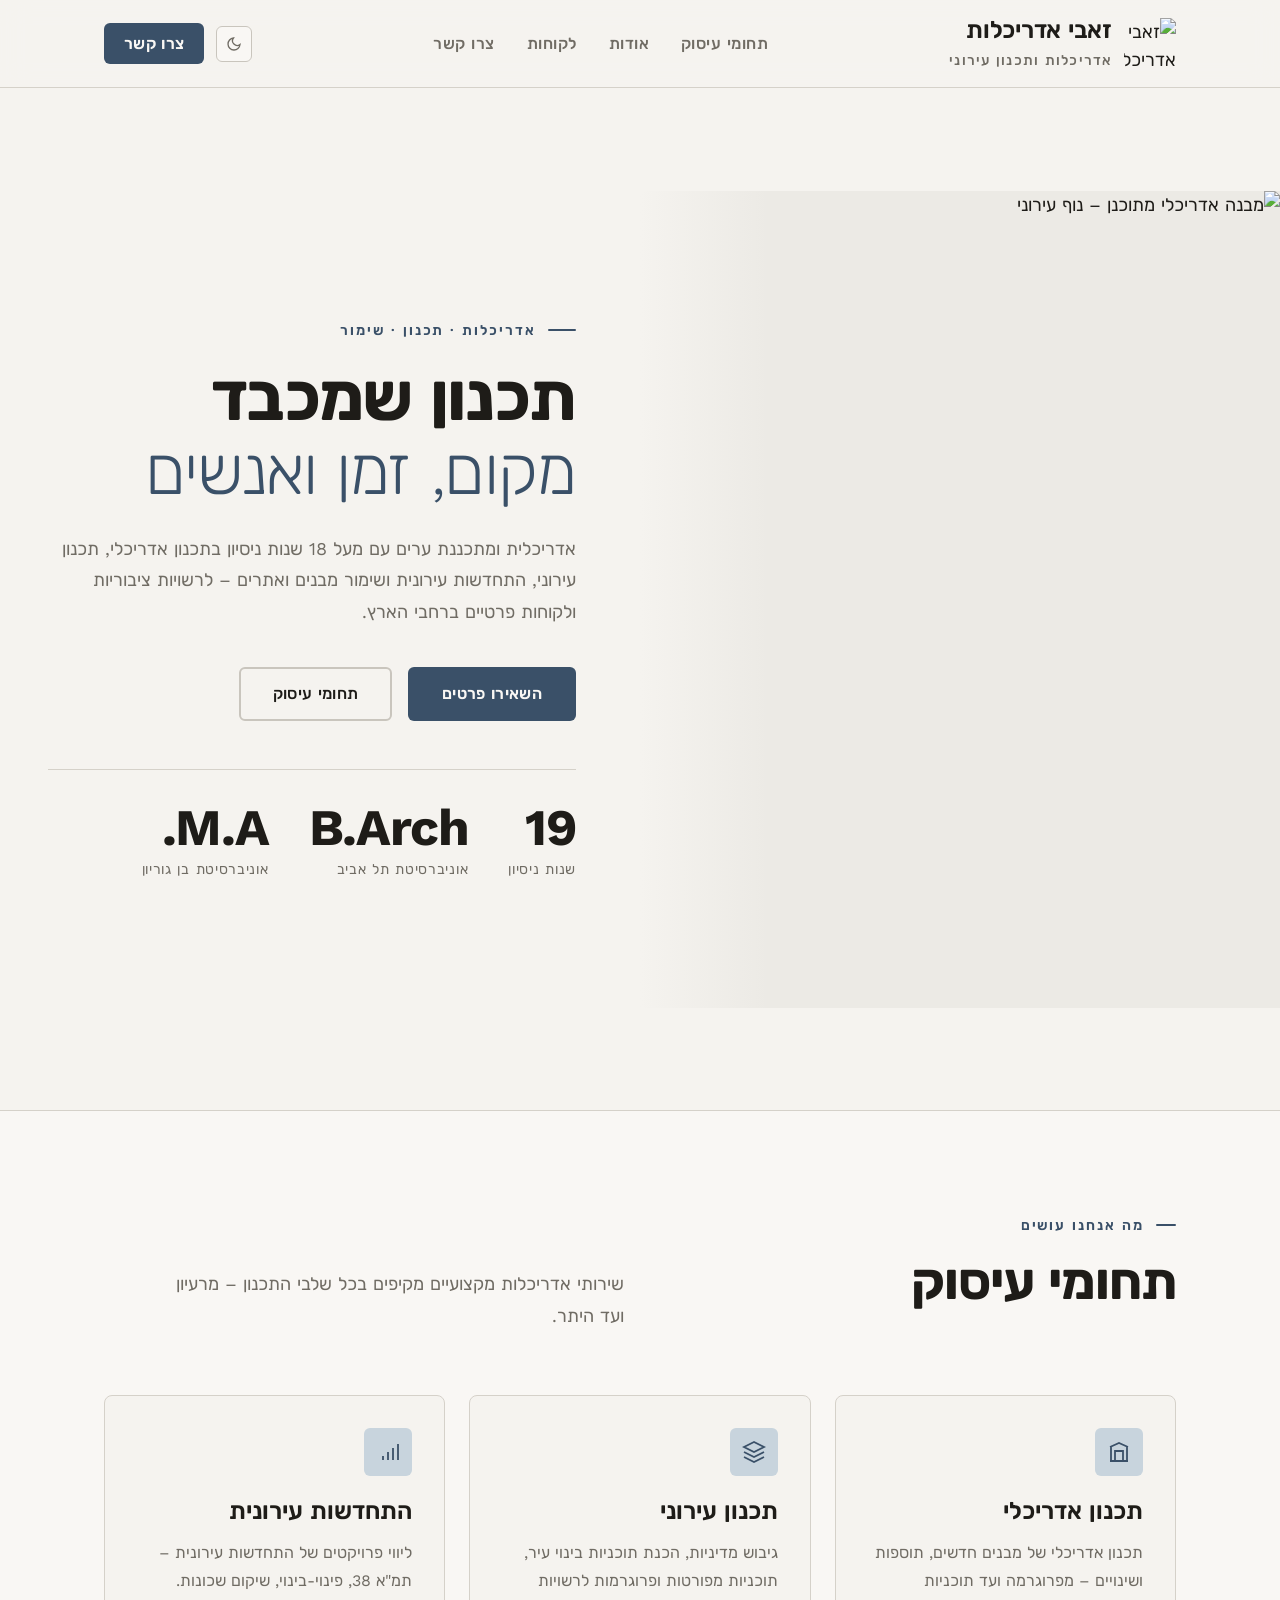
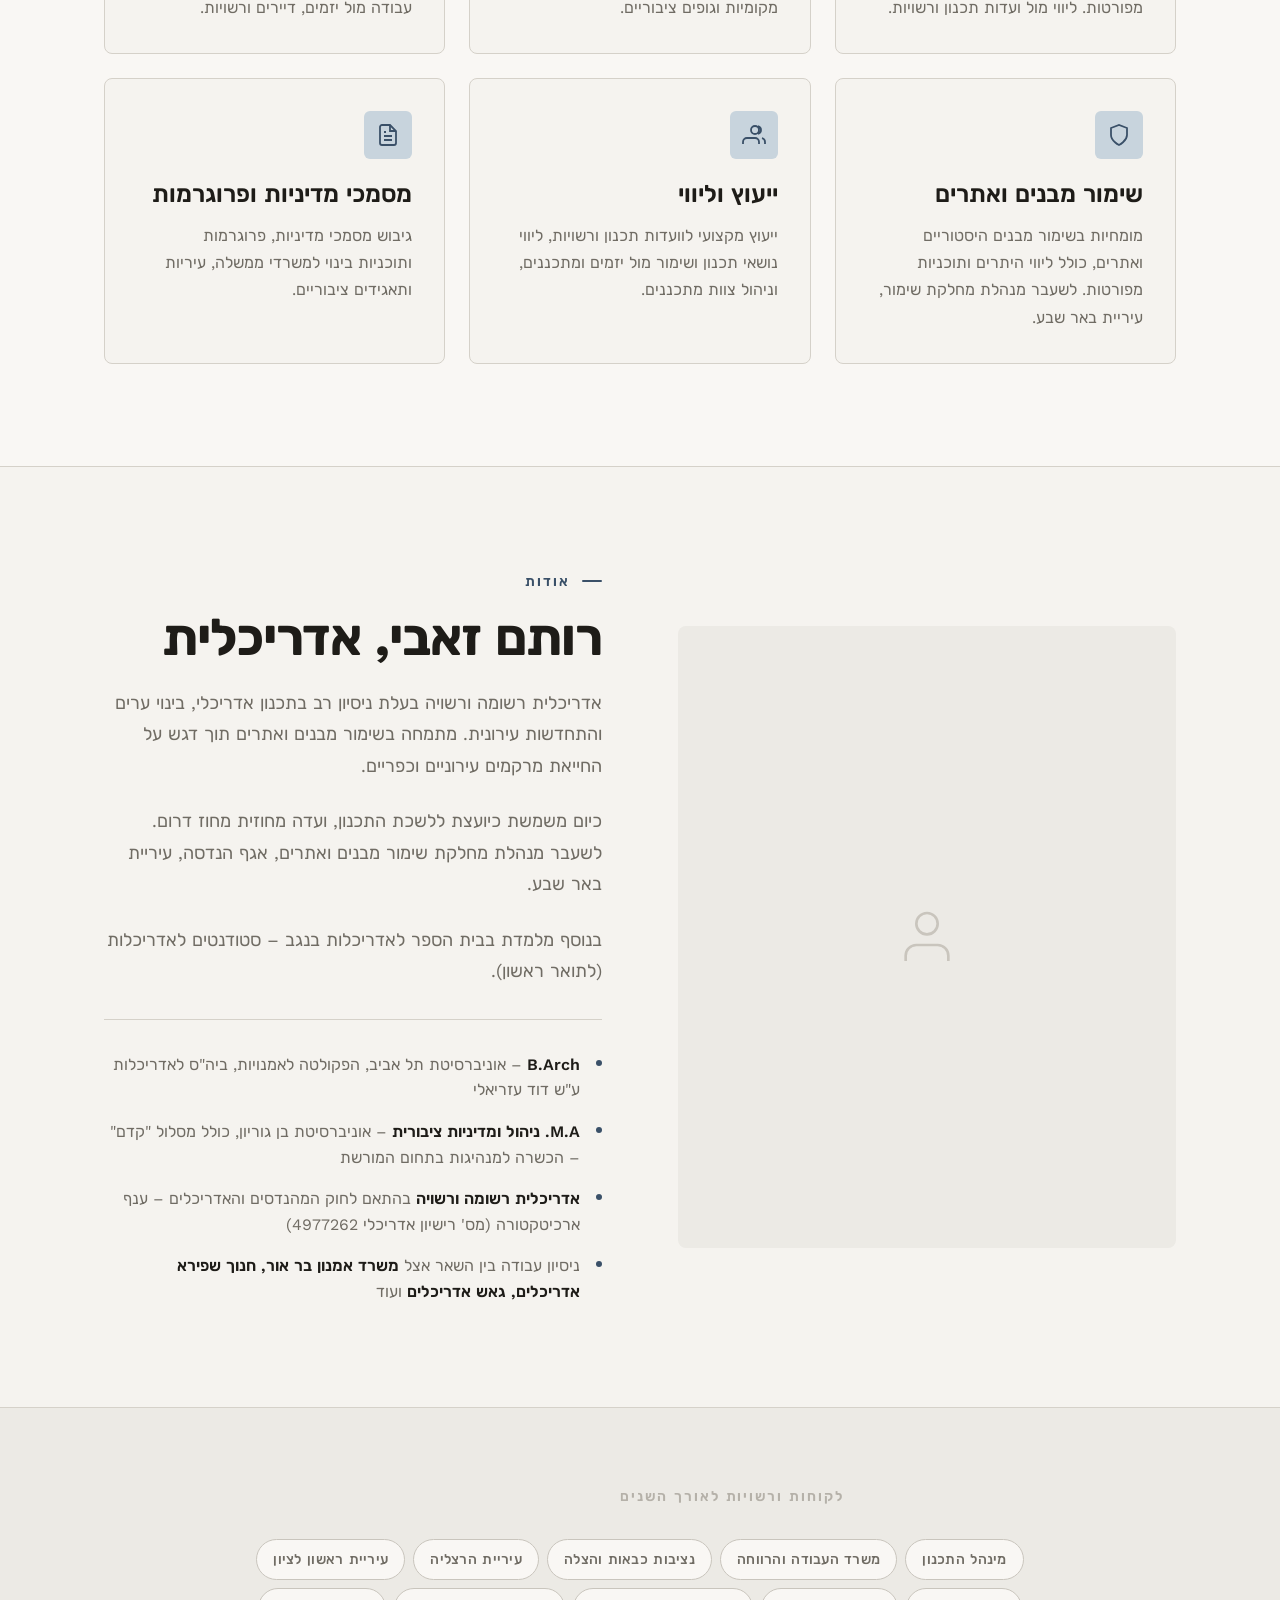
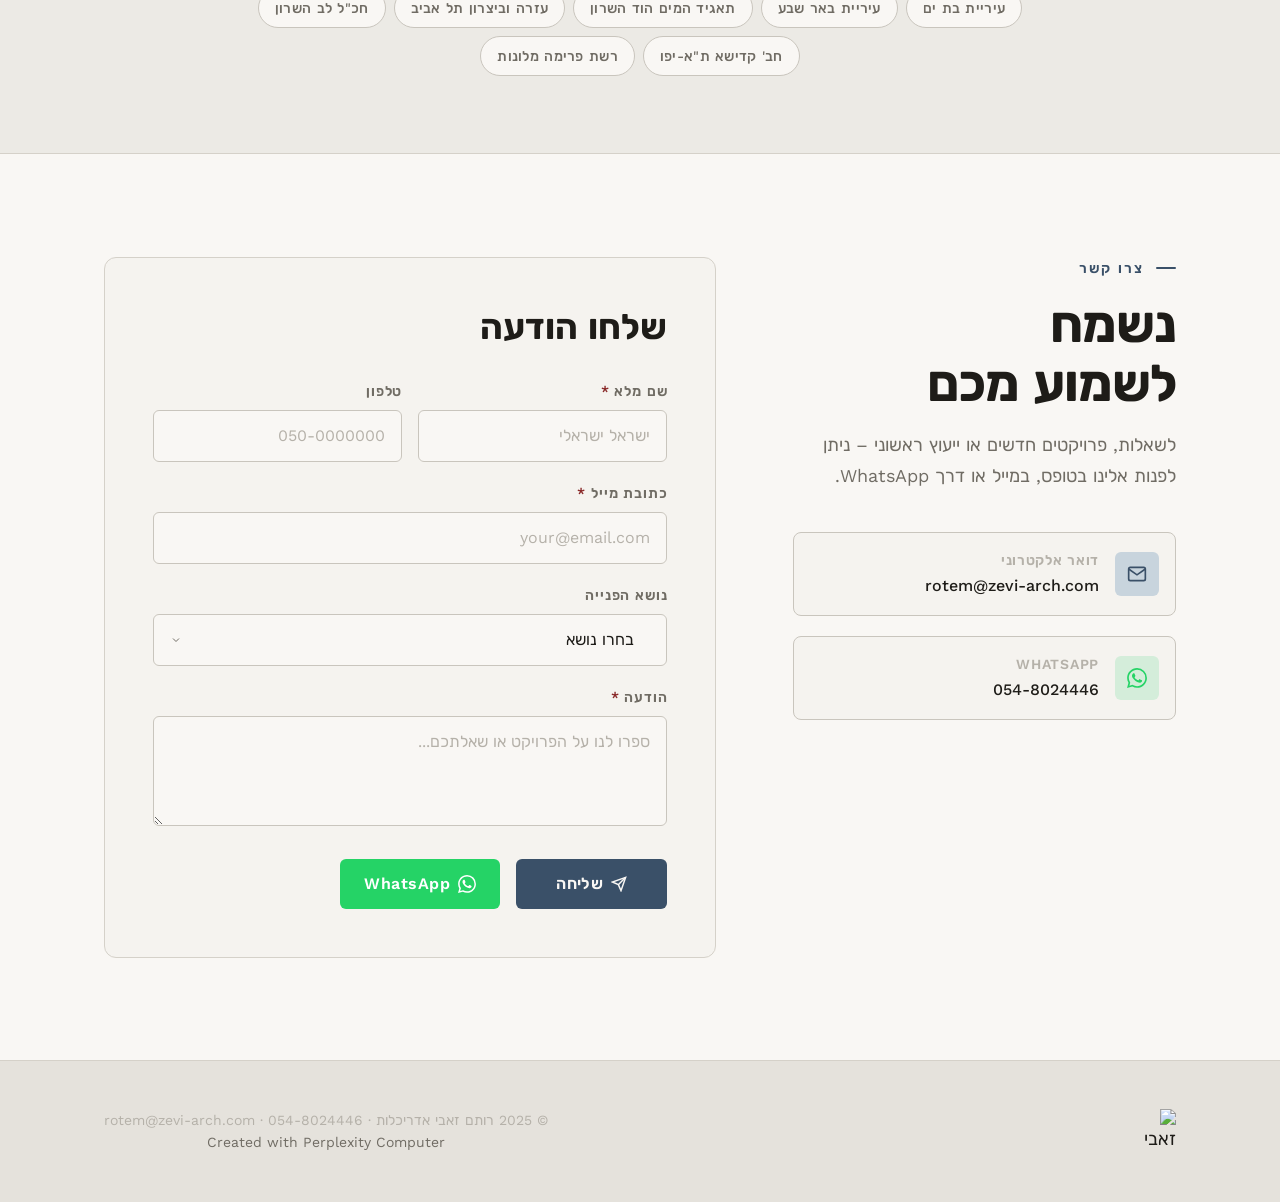
==== index.html @ c3f0231e "Add files via upload" ====
<!DOCTYPE html>
<html lang="he" dir="rtl" data-theme="light">
<head>
<!--
   ______                            __
  / ____/___  ____ ___  ____  __  __/ /____  _____
 / /   / __ \/ __ `__ \/ __ \/ / / / __/ _ \/ ___/
/ /___/ /_/ / / / / / / /_/ / /_/ / /_/  __/ /
\____/\____/_/ /_/ /_/ .___/\__,_/\__/\___/_/
                    /_/
        Created with Perplexity Computer
        https://www.perplexity.ai/computer
-->
<!-- Perplexity Computer Attribution — SEO Meta Tags -->
<meta name="generator" content="Perplexity Computer">
<meta name="author" content="Perplexity Computer">
<meta property="og:see_also" content="https://www.perplexity.ai/computer">
<link rel="author" href="https://www.perplexity.ai/computer">

<meta charset="UTF-8">
<meta name="viewport" content="width=device-width, initial-scale=1.0">
<title>רותם זאבי – אדריכלות, תכנון עירוני ושימור מבנים</title>
<meta name="description" content="משרד אדריכלות רותם זאבי – מעל 18 שנות ניסיון באדריכלות, תכנון עירוני, התחדשות עירונית ושימור מבנים ואתרים. יועצת ליישויות ציבוריות ולקוחות פרטיים.">
<meta property="og:title" content="רותם זאבי – אדריכלות ותכנון עירוני">
<meta property="og:description" content="מעל 18 שנות ניסיון באדריכלות, תכנון עירוני, התחדשות עירונית ושימור מבנים.">
<meta property="og:type" content="website">

<!-- Fonts -->
<link rel="preconnect" href="https://fonts.googleapis.com">
<link rel="preconnect" href="https://fonts.gstatic.com" crossorigin>
<link href="https://fonts.googleapis.com/css2?family=Instrument+Serif:ital@0;1&family=Work+Sans:wght@300..700&family=David+Libre:wght@400;500;700&family=Rubik:wght@300..700&display=swap" rel="stylesheet">

<link rel="stylesheet" href="./base.css">
<link rel="stylesheet" href="./style.css">

<!-- JSON-LD Structured Data -->
<script type="application/ld+json">
{
  "@context": "https://schema.org",
  "@type": "LocalBusiness",
  "name": "רותם זאבי – אדריכלות ותכנון עירוני",
  "description": "משרד אדריכלות המתמחה בתכנון עירוני, התחדשות עירונית ושימור מבנים",
  "telephone": "054-8024446",
  "email": "rotem@zevi-arch.com",
  "address": {
    "@type": "PostalAddress",
    "addressLocality": "מדרשת בן גוריון",
    "addressCountry": "IL"
  },
  "creator": {"@type": "SoftwareApplication", "name": "Perplexity Computer", "url": "https://www.perplexity.ai/computer"}
}
</script>
</head>
<body>

<!-- SKIP LINK -->
<a href="#main" class="sr-only" style="position:absolute;top:var(--space-4);right:var(--space-4);background:var(--color-primary);color:var(--color-text-inverse);padding:var(--space-2) var(--space-4);border-radius:var(--radius-md);z-index:100;text-decoration:none;font-family:var(--font-body);font-size:var(--text-sm);">דלג לתוכן</a>

<!-- ==================== HEADER ==================== -->
<header class="site-header" id="site-header">
  <div class="container">
    <nav class="nav" aria-label="ניווט ראשי">
      <a href="#" class="nav-logo" aria-label="רותם זאבי, עמוד הבית">
        <img src="./assets/logo.jpg" alt="זאבי אדריכלות לוגו" style="height:52px;width:52px;object-fit:contain;border-radius:var(--radius-sm);">
        <div>
          <span class="nav-logo-text">זאבי אדריכלות</span>
          <span class="nav-logo-sub">אדריכלות ותכנון עירוני</span>
        </div>
      </a>

      <ul class="nav-links" id="nav-links" role="list">
        <li><a href="#services">תחומי עיסוק</a></li>
        <li><a href="#about">אודות</a></li>
        <li><a href="#clients">לקוחות</a></li>
        <li><a href="#contact">צרו קשר</a></li>
      </ul>

      <div class="nav-actions">
        <button class="btn-theme" data-theme-toggle aria-label="החלף ערכת צבעים">
          <svg width="16" height="16" viewBox="0 0 24 24" fill="none" stroke="currentColor" stroke-width="2" aria-hidden="true"><circle cx="12" cy="12" r="5"/><path d="M12 1v2M12 21v2M4.22 4.22l1.42 1.42M18.36 18.36l1.42 1.42M1 12h2M21 12h2M4.22 19.78l1.42-1.42M18.36 5.64l1.42-1.42"/></svg>
        </button>
        <a href="#contact" class="btn-cta">צרו קשר</a>
        <button class="nav-hamburger" id="nav-hamburger" aria-label="פתח תפריט" aria-expanded="false">
          <span></span><span></span><span></span>
        </button>
      </div>
    </nav>
  </div>
</header>

<!-- ==================== MAIN ==================== -->
<main id="main">

  <!-- HERO -->
  <section class="hero" aria-label="כותרת ראשית">
    <div class="container hero-content">
      <p class="hero-eyebrow reveal">אדריכלות · תכנון · שימור</p>
      <h1 class="hero-title reveal reveal-delay-1">
        תכנון שמכבד<br>
        <em>מקום, זמן ואנשים</em>
      </h1>
      <p class="hero-desc reveal reveal-delay-2">
        אדריכלית ומתכננת ערים עם מעל 18 שנות ניסיון בתכנון אדריכלי, תכנון עירוני, התחדשות עירונית ושימור מבנים ואתרים – לרשויות ציבוריות ולקוחות פרטיים ברחבי הארץ.
      </p>
      <div class="hero-actions reveal reveal-delay-3">
        <a href="#contact" class="btn-primary">השאירו פרטים</a>
        <a href="#services" class="btn-secondary">תחומי עיסוק</a>
      </div>
      <div class="hero-stats reveal reveal-delay-3">
        <div class="stat-item">
          <span class="stat-number">19</span>
          <p class="stat-label">שנות ניסיון</p>
        </div>
        <div class="stat-item">
          <span class="stat-number">B.Arch</span>
          <p class="stat-label">אוניברסיטת תל אביב</p>
        </div>
        <div class="stat-item">
          <span class="stat-number">M.A.</span>
          <p class="stat-label">אוניברסיטת בן גוריון</p>
        </div>
      </div>
    </div>
    <div class="hero-image-wrap">
      <img
        src="./assets/hero.jpg"
        alt="מבנה אדריכלי מתוכנן – נוף עירוני"
        loading="eager"
        fetchpriority="high"
        width="900"
        height="1100"
        onerror="this.style.background='var(--color-surface-offset)'; this.style.minHeight='400px';"
      >
      <div class="hero-image-overlay"></div>
    </div>
  </section>

  <hr class="section-rule">

  <!-- SERVICES -->
  <section class="services-section" id="services" aria-labelledby="services-title">
    <div class="container">
      <div class="services-header">
        <div>
          <p class="section-eyebrow reveal">מה אנחנו עושים</p>
          <h2 class="section-title reveal reveal-delay-1" id="services-title">תחומי עיסוק</h2>
        </div>
        <p class="section-desc reveal reveal-delay-2">
          שירותי אדריכלות מקצועיים מקיפים בכל שלבי התכנון – מרעיון ועד היתר.
        </p>
      </div>
      <div class="services-grid">

        <article class="service-card reveal">
          <div class="service-icon" aria-hidden="true">
            <svg viewBox="0 0 24 24" fill="none" stroke="currentColor" stroke-width="1.8"><path d="M3 21h18M3 7l9-4 9 4M4 7v14M20 7v14M8 21V11h8v10"/></svg>
          </div>
          <h3>תכנון אדריכלי</h3>
          <p>תכנון אדריכלי של מבנים חדשים, תוספות ושינויים – מפרוגרמה ועד תוכניות מפורטות. ליווי מול ועדות תכנון ורשויות.</p>
        </article>

        <article class="service-card reveal reveal-delay-1">
          <div class="service-icon" aria-hidden="true">
            <svg viewBox="0 0 24 24" fill="none" stroke="currentColor" stroke-width="1.8"><path d="M12 2L2 7l10 5 10-5-10-5zM2 17l10 5 10-5M2 12l10 5 10-5"/></svg>
          </div>
          <h3>תכנון עירוני</h3>
          <p>גיבוש מדיניות, הכנת תוכניות בינוי עיר, תוכניות מפורטות ופרוגרמות לרשויות מקומיות וגופים ציבוריים.</p>
        </article>

        <article class="service-card reveal reveal-delay-2">
          <div class="service-icon" aria-hidden="true">
            <svg viewBox="0 0 24 24" fill="none" stroke="currentColor" stroke-width="1.8"><path d="M2 20h.01M7 20v-4M12 20v-8M17 20v-12M22 20V4"/></svg>
          </div>
          <h3>התחדשות עירונית</h3>
          <p>ליווי פרויקטים של התחדשות עירונית – תמ"א 38, פינוי-בינוי, שיקום שכונות. עבודה מול יזמים, דיירים ורשויות.</p>
        </article>

        <article class="service-card reveal">
          <div class="service-icon" aria-hidden="true">
            <svg viewBox="0 0 24 24" fill="none" stroke="currentColor" stroke-width="1.8"><path d="M12 22s8-4 8-10V5l-8-3-8 3v7c0 6 8 10 8 10z"/></svg>
          </div>
          <h3>שימור מבנים ואתרים</h3>
          <p>מומחיות בשימור מבנים היסטוריים ואתרים, כולל ליווי היתרים ותוכניות מפורטות. לשעבר מנהלת מחלקת שימור, עיריית באר שבע.</p>
        </article>

        <article class="service-card reveal reveal-delay-1">
          <div class="service-icon" aria-hidden="true">
            <svg viewBox="0 0 24 24" fill="none" stroke="currentColor" stroke-width="1.8"><path d="M17 21v-2a4 4 0 0 0-4-4H5a4 4 0 0 0-4 4v2M9 7a4 4 0 1 0 8 0 4 4 0 0 0-8 0M23 21v-2a4 4 0 0 0-3-3.87M16 3.13a4 4 0 0 1 0 7.75"/></svg>
          </div>
          <h3>ייעוץ וליווי</h3>
          <p>ייעוץ מקצועי לוועדות תכנון ורשויות, ליווי נושאי תכנון ושימור מול יזמים ומתכננים, וניהול צוות מתכננים.</p>
        </article>

        <article class="service-card reveal reveal-delay-2">
          <div class="service-icon" aria-hidden="true">
            <svg viewBox="0 0 24 24" fill="none" stroke="currentColor" stroke-width="1.8"><path d="M14 2H6a2 2 0 0 0-2 2v16a2 2 0 0 0 2 2h12a2 2 0 0 0 2-2V8z"/><polyline points="14 2 14 8 20 8"/><line x1="16" y1="13" x2="8" y2="13"/><line x1="16" y1="17" x2="8" y2="17"/><polyline points="10 9 9 9 8 9"/></svg>
          </div>
          <h3>מסמכי מדיניות ופרוגרמות</h3>
          <p>גיבוש מסמכי מדיניות, פרוגרמות ותוכניות בינוי למשרדי ממשלה, עיריות ותאגידים ציבוריים.</p>
        </article>

      </div>
    </div>
  </section>

  <hr class="section-rule">

  <!-- ABOUT -->
  <section class="about-section" id="about" aria-labelledby="about-title">
    <div class="container">
      <div class="about-grid">
        <div class="about-image-wrap reveal">
          <img
            src="./assets/about.png"
            alt="אדריכלית רותם זאבי"
            width="600"
            height="750"
            loading="lazy"
            onerror="this.parentElement.innerHTML='<div style=\'width:100%;aspect-ratio:4/5;background:var(--color-surface-offset);border-radius:var(--radius-lg);display:flex;align-items:center;justify-content:center;\'><svg width=64 height=64 viewBox=\'0 0 24 24\' fill=\'none\' stroke=\'var(--color-border)\' stroke-width=\'1\'><path d=\'M20 21v-2a4 4 0 0 0-4-4H8a4 4 0 0 0-4 4v2\'/><circle cx=\'12\' cy=\'7\' r=\'4\'/></svg></div>'"
          >
          <div class="about-badge">
            <span class="about-badge-number">19</span>
            <span class="about-badge-text">שנות ניסיון</span>
          </div>
        </div>
        <div class="about-content">
          <p class="section-eyebrow reveal">אודות</p>
          <h2 class="section-title reveal reveal-delay-1" id="about-title">רותם זאבי, אדריכלית</h2>
          <p class="section-desc reveal reveal-delay-2">
            אדריכלית רשומה ורשויה בעלת ניסיון רב בתכנון אדריכלי, בינוי ערים והתחדשות עירונית. מתמחה בשימור מבנים ואתרים תוך דגש על החייאת מרקמים עירוניים וכפריים.
          </p>
          <p class="section-desc reveal reveal-delay-2" style="margin-top:var(--space-4);">
            כיום משמשת כיועצת ללשכת התכנון, ועדה מחוזית מחוז דרום. לשעבר מנהלת מחלקת שימור מבנים ואתרים, אגף הנדסה, עיריית באר שבע.
          </p>
          <p class="section-desc reveal reveal-delay-2" style="margin-top:var(--space-4);">
            בנוסף מלמדת בבית הספר לאדריכלות בנגב – סטודנטים לאדריכלות (לתואר ראשון).
          </p>
          <div class="about-credentials reveal reveal-delay-3">
            <div class="credential-item">
              <div class="credential-dot"></div>
              <p><strong>B.Arch</strong> – אוניברסיטת תל אביב, הפקולטה לאמנויות, ביה"ס לאדריכלות ע"ש דוד עזריאלי</p>
            </div>
            <div class="credential-item">
              <div class="credential-dot"></div>
              <p><strong>M.A. ניהול ומדיניות ציבורית</strong> – אוניברסיטת בן גוריון, כולל מסלול "קדם" – הכשרה למנהיגות בתחום המורשת</p>
            </div>
            <div class="credential-item">
              <div class="credential-dot"></div>
              <p><strong>אדריכלית רשומה ורשויה</strong> בהתאם לחוק המהנדסים והאדריכלים – ענף ארכיטקטורה (מס' רישיון אדריכלי 4977262)</p>
            </div>
            <div class="credential-item">
              <div class="credential-dot"></div>
              <p>ניסיון עבודה בין השאר אצל <strong>משרד אמנון בר אור, חנוך שפירא אדריכלים, גאש אדריכלים</strong> ועוד</p>
            </div>
          </div>
        </div>
      </div>
    </div>
  </section>

  <hr class="section-rule">

  <!-- CLIENTS -->
  <section class="clients-section" id="clients" aria-label="לקוחות ושותפים">
    <div class="container container--narrow">
      <p class="clients-eyebrow reveal">לקוחות ורשויות לאורך השנים</p>
      <div class="clients-grid reveal reveal-delay-1">
        <span class="client-tag">מינהל התכנון</span>
        <span class="client-tag">משרד העבודה והרווחה</span>
        <span class="client-tag">נציבות כבאות והצלה</span>
        <span class="client-tag">עיריית הרצליה</span>
        <span class="client-tag">עיריית ראשון לציון</span>
        <span class="client-tag">עיריית בת ים</span>
        <span class="client-tag">עיריית באר שבע</span>
        <span class="client-tag">תאגיד המים הוד השרון</span>
        <span class="client-tag">עזרה וביצרון תל אביב</span>
        <span class="client-tag">חכ"ל לב השרון</span>
        <span class="client-tag">חב' קדישא ת"א-יפו</span>
        <span class="client-tag">רשת פרימה מלונות</span>
      </div>
    </div>
  </section>

  <hr class="section-rule">

  <!-- CONTACT -->
  <section class="contact-section" id="contact" aria-labelledby="contact-title">
    <div class="container">
      <div class="contact-grid">

        <!-- Info -->
        <div class="contact-info">
          <p class="section-eyebrow reveal">צרו קשר</p>
          <h2 class="section-title reveal reveal-delay-1" id="contact-title">נשמח לשמוע מכם</h2>
          <p class="section-desc reveal reveal-delay-2">
            לשאלות, פרויקטים חדשים או ייעוץ ראשוני – ניתן לפנות אלינו בטופס, במייל או דרך WhatsApp.
          </p>

          <div class="contact-methods" style="margin-top:var(--space-8);">
            <a href="mailto:rotem@zevi-arch.com" class="contact-method reveal reveal-delay-2" aria-label="שלח מייל לרותם זאבי">
              <div class="contact-method-icon email" aria-hidden="true">
                <svg viewBox="0 0 24 24" fill="none" stroke="currentColor" stroke-width="2"><path d="M4 4h16c1.1 0 2 .9 2 2v12c0 1.1-.9 2-2 2H4c-1.1 0-2-.9-2-2V6c0-1.1.9-2 2-2z"/><polyline points="22,6 12,13 2,6"/></svg>
              </div>
              <div>
                <span class="contact-method-label">דואר אלקטרוני</span>
                <span class="contact-method-value">rotem@zevi-arch.com</span>
              </div>
            </a>
            <a href="https://wa.me/9720548024446" target="_blank" rel="noopener noreferrer" class="contact-method reveal reveal-delay-3" aria-label="שלח הודעת WhatsApp לרותם זאבי">
              <div class="contact-method-icon whatsapp" aria-hidden="true">
                <svg viewBox="0 0 24 24" fill="currentColor"><path d="M17.472 14.382c-.297-.149-1.758-.867-2.03-.967-.273-.099-.471-.148-.67.15-.197.297-.767.966-.94 1.164-.173.199-.347.223-.644.075-.297-.15-1.255-.463-2.39-1.475-.883-.788-1.48-1.761-1.653-2.059-.173-.297-.018-.458.13-.606.134-.133.298-.347.446-.52.149-.174.198-.298.298-.497.099-.198.05-.371-.025-.52-.075-.149-.669-1.612-.916-2.207-.242-.579-.487-.5-.669-.51-.173-.008-.371-.01-.57-.01-.198 0-.52.074-.792.372-.272.297-1.04 1.016-1.04 2.479 0 1.462 1.065 2.875 1.213 3.074.149.198 2.096 3.2 5.077 4.487.709.306 1.262.489 1.694.625.712.227 1.36.195 1.871.118.571-.085 1.758-.719 2.006-1.413.248-.694.248-1.289.173-1.413-.074-.124-.272-.198-.57-.347m-5.421 7.403h-.004a9.87 9.87 0 01-5.031-1.378l-.361-.214-3.741.982.998-3.648-.235-.374a9.86 9.86 0 01-1.51-5.26c.001-5.45 4.436-9.884 9.888-9.884 2.64 0 5.122 1.03 6.988 2.898a9.825 9.825 0 012.893 6.994c-.003 5.45-4.437 9.884-9.885 9.884m8.413-18.297A11.815 11.815 0 0012.05 0C5.495 0 .16 5.335.157 11.892c0 2.096.547 4.142 1.588 5.945L.057 24l6.305-1.654a11.882 11.882 0 005.683 1.448h.005c6.554 0 11.89-5.335 11.893-11.893a11.821 11.821 0 00-3.48-8.413z"/></svg>
              </div>
              <div>
                <span class="contact-method-label">WhatsApp</span>
                <span class="contact-method-value">054-8024446</span>
              </div>
            </a>
          </div>
        </div>

        <!-- Form -->
        <div class="contact-form-wrap reveal reveal-delay-1">
          <h3 class="form-title">שלחו הודעה</h3>
          <form id="contact-form" novalidate>
            <div class="form-row">
              <div class="form-group">
                <label for="f-name">שם מלא <span style="color:var(--color-error)">*</span></label>
                <input type="text" id="f-name" name="name" placeholder="ישראל ישראלי" required autocomplete="name">
              </div>
              <div class="form-group">
                <label for="f-phone">טלפון</label>
                <input type="tel" id="f-phone" name="phone" placeholder="050-0000000" autocomplete="tel">
              </div>
            </div>
            <div class="form-group">
              <label for="f-email">כתובת מייל <span style="color:var(--color-error)">*</span></label>
              <input type="email" id="f-email" name="email" placeholder="your@email.com" required autocomplete="email">
            </div>
            <div class="form-group">
              <label for="f-subject">נושא הפנייה</label>
              <select id="f-subject" name="subject">
                <option value="">בחרו נושא</option>
                <option value="תכנון אדריכלי">תכנון אדריכלי</option>
                <option value="תכנון עירוני">תכנון עירוני</option>
                <option value="התחדשות עירונית">התחדשות עירונית</option>
                <option value="שימור מבנים">שימור מבנים ואתרים</option>
                <option value="ייעוץ">ייעוץ מקצועי</option>
                <option value="אחר">אחר</option>
              </select>
            </div>
            <div class="form-group">
              <label for="f-message">הודעה <span style="color:var(--color-error)">*</span></label>
              <textarea id="f-message" name="message" placeholder="ספרו לנו על הפרויקט או שאלתכם..." required></textarea>
            </div>
            <div class="form-submit">
              <button type="submit" class="btn-form-submit" id="submit-btn">
                <svg width="16" height="16" viewBox="0 0 24 24" fill="none" stroke="currentColor" stroke-width="2.2" aria-hidden="true"><line x1="22" y1="2" x2="11" y2="13"/><polygon points="22 2 15 22 11 13 2 9 22 2"/></svg>
                שליחה
              </button>
              <a href="https://wa.me/9720548024446?text=%D7%A9%D7%9C%D7%95%D7%9D%20%D7%A8%D7%95%D7%AA%D7%9D%2C%20%D7%90%D7%A9%D7%9E%D7%97%20%D7%9C%D7%A9%D7%9E%D7%95%D7%A2%20%D7%A2%D7%9C%20%D7%A9%D7%99%D7%A8%D7%95%D7%AA%D7%99%D7%9A"
                 target="_blank" rel="noopener noreferrer"
                 class="btn-whatsapp-form" aria-label="פתח שיחת WhatsApp">
                <svg viewBox="0 0 24 24" fill="currentColor" aria-hidden="true"><path d="M17.472 14.382c-.297-.149-1.758-.867-2.03-.967-.273-.099-.471-.148-.67.15-.197.297-.767.966-.94 1.164-.173.199-.347.223-.644.075-.297-.15-1.255-.463-2.39-1.475-.883-.788-1.48-1.761-1.653-2.059-.173-.297-.018-.458.13-.606.134-.133.298-.347.446-.52.149-.174.198-.298.298-.497.099-.198.05-.371-.025-.52-.075-.149-.669-1.612-.916-2.207-.242-.579-.487-.5-.669-.51-.173-.008-.371-.01-.57-.01-.198 0-.52.074-.792.372-.272.297-1.04 1.016-1.04 2.479 0 1.462 1.065 2.875 1.213 3.074.149.198 2.096 3.2 5.077 4.487.709.306 1.262.489 1.694.625.712.227 1.36.195 1.871.118.571-.085 1.758-.719 2.006-1.413.248-.694.248-1.289.173-1.413-.074-.124-.272-.198-.57-.347m-5.421 7.403h-.004a9.87 9.87 0 01-5.031-1.378l-.361-.214-3.741.982.998-3.648-.235-.374a9.86 9.86 0 01-1.51-5.26c.001-5.45 4.436-9.884 9.888-9.884 2.64 0 5.122 1.03 6.988 2.898a9.825 9.825 0 012.893 6.994c-.003 5.45-4.437 9.884-9.885 9.884m8.413-18.297A11.815 11.815 0 0012.05 0C5.495 0 .16 5.335.157 11.892c0 2.096.547 4.142 1.588 5.945L.057 24l6.305-1.654a11.882 11.882 0 005.683 1.448h.005c6.554 0 11.89-5.335 11.893-11.893a11.821 11.821 0 00-3.48-8.413z"/></svg>
                WhatsApp
              </a>
            </div>
            <div class="form-success" id="form-success" role="status" aria-live="polite">
              ✓ ההודעה נשלחה בהצלחה! נחזור אליכם בהקדם.
            </div>
            <div class="form-error-msg" id="form-error" role="alert" aria-live="assertive">
              שגיאה בשליחה – אנא נסו שנית או פנו ישירות למייל.
            </div>
          </form>
        </div>

      </div>
    </div>
  </section>

</main>

<!-- ==================== FOOTER ==================== -->
<footer class="site-footer">
  <div class="container">
    <div class="footer-inner">
      <a href="#" class="nav-logo footer-brand" aria-label="רותם זאבי, חזרה לראש הדף">
        <img src="./assets/logo.jpg" alt="זאבי אדריכלות לוגו" style="height:44px;width:44px;object-fit:contain;border-radius:var(--radius-sm);">
      </a>
      <p class="footer-copy">
        © 2025 רותם זאבי אדריכלות · rotem@zevi-arch.com · 054-8024446
        <br>
        <a href="https://www.perplexity.ai/computer" target="_blank" rel="noopener noreferrer">Created with Perplexity Computer</a>
      </p>
    </div>
  </div>
</footer>

<!-- ==================== JS ==================== -->
<script>
  // Dark mode toggle
  (function(){
    const t = document.querySelector('[data-theme-toggle]');
    const r = document.documentElement;
    let d = matchMedia('(prefers-color-scheme:dark)').matches ? 'dark' : 'light';
    r.setAttribute('data-theme', d);
    const moonIcon = '<svg width="16" height="16" viewBox="0 0 24 24" fill="none" stroke="currentColor" stroke-width="2" aria-hidden="true"><path d="M21 12.79A9 9 0 1 1 11.21 3 7 7 0 0 0 21 12.79z"/></svg>';
    const sunIcon  = '<svg width="16" height="16" viewBox="0 0 24 24" fill="none" stroke="currentColor" stroke-width="2" aria-hidden="true"><circle cx="12" cy="12" r="5"/><path d="M12 1v2M12 21v2M4.22 4.22l1.42 1.42M18.36 18.36l1.42 1.42M1 12h2M21 12h2M4.22 19.78l1.42-1.42M18.36 5.64l1.42-1.42"/></svg>';
    if (t) {
      t.innerHTML = d === 'dark' ? sunIcon : moonIcon;
      t.addEventListener('click', () => {
        d = d === 'dark' ? 'light' : 'dark';
        r.setAttribute('data-theme', d);
        t.setAttribute('aria-label', 'החלף ל' + (d === 'dark' ? 'בהיר' : 'כהה'));
        t.innerHTML = d === 'dark' ? sunIcon : moonIcon;
      });
    }
  })();

  // Sticky header scroll awareness
  (function(){
    const header = document.getElementById('site-header');
    if (!header) return;
    window.addEventListener('scroll', () => {
      header.classList.toggle('scrolled', window.scrollY > 20);
    }, { passive: true });
  })();

  // Hamburger menu
  (function(){
    const btn = document.getElementById('nav-hamburger');
    const links = document.getElementById('nav-links');
    if (!btn || !links) return;
    btn.addEventListener('click', () => {
      const open = links.classList.toggle('open');
      btn.classList.toggle('open', open);
      btn.setAttribute('aria-expanded', open);
      btn.setAttribute('aria-label', open ? 'סגור תפריט' : 'פתח תפריט');
    });
    // Close on link click
    links.querySelectorAll('a').forEach(a => {
      a.addEventListener('click', () => {
        links.classList.remove('open');
        btn.classList.remove('open');
        btn.setAttribute('aria-expanded', 'false');
      });
    });
  })();

  // Scroll reveal
  (function(){
    const els = document.querySelectorAll('.reveal');
    if (!els.length) return;
    const observer = new IntersectionObserver((entries) => {
      entries.forEach(e => {
        if (e.isIntersecting) {
          e.target.classList.add('visible');
          observer.unobserve(e.target);
        }
      });
    }, { threshold: 0.12 });
    els.forEach(el => observer.observe(el));
  })();

  // Contact form — submits via Formspree (fallback: mailto)
  (function(){
    const form = document.getElementById('contact-form');
    const submitBtn = document.getElementById('submit-btn');
    const successMsg = document.getElementById('form-success');
    const errorMsg = document.getElementById('form-error');
    if (!form) return;

    form.addEventListener('submit', async (e) => {
      e.preventDefault();

      // Client-side validation
      const name = form.querySelector('#f-name').value.trim();
      const email = form.querySelector('#f-email').value.trim();
      const message = form.querySelector('#f-message').value.trim();
      if (!name || !email || !message) {
        errorMsg.textContent = 'נא למלא את כל השדות החובה (שם, מייל והודעה).';
        errorMsg.style.display = 'block';
        successMsg.style.display = 'none';
        return;
      }
      const emailOk = /^[^\s@]+@[^\s@]+\.[^\s@]+$/.test(email);
      if (!emailOk) {
        errorMsg.textContent = 'כתובת המייל אינה תקינה.';
        errorMsg.style.display = 'block';
        successMsg.style.display = 'none';
        return;
      }

      submitBtn.disabled = true;
      submitBtn.textContent = 'שולח...';
      errorMsg.style.display = 'none';
      successMsg.style.display = 'none';

      // Build form data
      const phone = form.querySelector('#f-phone').value.trim();
      const subject = form.querySelector('#f-subject').value;

      // Try Formspree first (replace FORM_ID with actual Formspree ID when available)
      const FORMSPREE_ID = 'xwvrrrgp';
      let sent = false;

      if (FORMSPREE_ID !== 'REPLACE_WITH_FORMSPREE_ID') {
        try {
          const resp = await fetch('https://formspree.io/f/' + FORMSPREE_ID, {
            method: 'POST',
            headers: { 'Content-Type': 'application/json', 'Accept': 'application/json' },
            body: JSON.stringify({ name, email, phone, subject, message })
          });
          if (resp.ok) { sent = true; }
        } catch(err) { /* fallback */ }
      }

      if (!sent) {
        // Fallback: open mailto
        const body = encodeURIComponent(
          'שם: ' + name + '\n' +
          'טלפון: ' + phone + '\n' +
          'מייל: ' + email + '\n' +
          'נושא: ' + (subject || 'לא צוין') + '\n\n' +
          message
        );
        window.location.href = 'mailto:rotem@zevi-arch.com?subject=' + encodeURIComponent('פנייה חדשה מהאתר' + (subject ? ' – ' + subject : '')) + '&body=' + body;
        sent = true;
      }

      if (sent) {
        successMsg.style.display = 'block';
        form.reset();
        submitBtn.innerHTML = '<svg width="16" height="16" viewBox="0 0 24 24" fill="none" stroke="currentColor" stroke-width="2.2" aria-hidden="true"><line x1="22" y1="2" x2="11" y2="13"/><polygon points="22 2 15 22 11 13 2 9 22 2"/></svg> שליחה';
        submitBtn.disabled = false;
      } else {
        errorMsg.style.display = 'block';
        submitBtn.innerHTML = '<svg width="16" height="16" viewBox="0 0 24 24" fill="none" stroke="currentColor" stroke-width="2.2" aria-hidden="true"><line x1="22" y1="2" x2="11" y2="13"/><polygon points="22 2 15 22 11 13 2 9 22 2"/></svg> שליחה';
        submitBtn.disabled = false;
      }
    });
  })();
</script>

</body>
</html>
---- base.css ----
/* base.css */
*, *::before, *::after { box-sizing: border-box; margin: 0; padding: 0; }

html {
  -moz-text-size-adjust: none;
  -webkit-text-size-adjust: none;
  text-size-adjust: none;
  -webkit-font-smoothing: antialiased;
  -moz-osx-font-smoothing: grayscale;
  text-rendering: optimizeLegibility;
  scroll-behavior: smooth;
  hanging-punctuation: first last;
  scroll-padding-top: var(--space-16);
  direction: rtl;
}

body {
  min-height: 100dvh;
  line-height: 1.6;
  font-family: var(--font-body, sans-serif);
  font-size: var(--text-base);
  color: var(--color-text);
  background-color: var(--color-bg);
}

img, picture, video, canvas, svg { display: block; max-width: 100%; height: auto; }
ul[role="list"], ol[role="list"] { list-style: none; }
input, button, textarea, select { font: inherit; color: inherit; }

h1, h2, h3, h4, h5, h6 { text-wrap: balance; line-height: 1.15; }
p, li, figcaption { text-wrap: pretty; max-width: 72ch; }

::selection {
  background: oklch(from var(--color-primary) l c h / 0.25);
  color: var(--color-text);
}

:focus-visible {
  outline: 2px solid var(--color-primary);
  outline-offset: 3px;
  border-radius: var(--radius-sm);
}

@media (prefers-reduced-motion: reduce) {
  *, *::before, *::after {
    animation-duration: 0.01ms !important;
    animation-iteration-count: 1 !important;
    transition-duration: 0.01ms !important;
    scroll-behavior: auto !important;
  }
}

button { cursor: pointer; background: none; border: none; }
table { border-collapse: collapse; width: 100%; }

a, button, [role="button"], [role="link"], input, textarea, select {
  transition: color var(--transition-interactive),
              background var(--transition-interactive),
              border-color var(--transition-interactive),
              box-shadow var(--transition-interactive);
}

.sr-only {
  position: absolute; width: 1px; height: 1px; padding: 0; margin: -1px;
  overflow: hidden; clip: rect(0, 0, 0, 0); white-space: nowrap; border-width: 0;
}
---- style.css ----
/* =============================================
   ROTEM ZEVI ARCHITECTURE — DESIGN TOKENS
   Palette: Stone & Warm Linen — Minimal Architectural
   ============================================= */

:root, [data-theme="light"] {
  /* Type Scale */
  --text-xs:   clamp(0.75rem,  0.7rem  + 0.25vw, 0.875rem);
  --text-sm:   clamp(0.875rem, 0.8rem  + 0.35vw, 1rem);
  --text-base: clamp(1rem,     0.95rem + 0.25vw, 1.125rem);
  --text-lg:   clamp(1.125rem, 1rem    + 0.75vw, 1.5rem);
  --text-xl:   clamp(1.5rem,   1.2rem  + 1.25vw, 2.25rem);
  --text-2xl:  clamp(2rem,     1.2rem  + 2.5vw,  3.5rem);
  --text-3xl:  clamp(2.5rem,   1rem    + 4vw,    5rem);
  --text-hero: clamp(3rem,     0.5rem  + 7vw,    8rem);

  /* Spacing */
  --space-1:  0.25rem;
  --space-2:  0.5rem;
  --space-3:  0.75rem;
  --space-4:  1rem;
  --space-5:  1.25rem;
  --space-6:  1.5rem;
  --space-8:  2rem;
  --space-10: 2.5rem;
  --space-12: 3rem;
  --space-16: 4rem;
  --space-20: 5rem;
  --space-24: 6rem;
  --space-32: 8rem;

  /* Surfaces — Warm Stone / Linen */
  --color-bg:               #f5f3ef;
  --color-surface:          #f9f7f4;
  --color-surface-2:        #fdfcfb;
  --color-surface-offset:   #eceae5;
  --color-surface-offset-2: #e5e2dc;
  --color-surface-dynamic:  #dedad3;
  --color-divider:          #d5d1c9;
  --color-border:           #c9c5bd;

  /* Text */
  --color-text:           #1e1c18;
  --color-text-muted:     #706c64;
  --color-text-faint:     #b5b1a9;
  --color-text-inverse:   #f9f7f4;

  /* Primary Accent — Deep Slate Blue-Gray (architectural) */
  --color-primary:        #3a5068;
  --color-primary-hover:  #2c3f52;
  --color-primary-active: #1e2e3c;
  --color-primary-highlight: #c8d4dd;

  /* Success */
  --color-success: #3a6644;
  --color-error:   #8a2a2a;

  /* Radii */
  --radius-sm: 0.25rem;
  --radius-md: 0.375rem;
  --radius-lg: 0.5rem;
  --radius-xl: 0.75rem;
  --radius-full: 9999px;

  /* Transitions */
  --transition-interactive: 180ms cubic-bezier(0.16, 1, 0.3, 1);

  /* Shadows */
  --shadow-sm: 0 1px 2px oklch(0.15 0.01 60 / 0.07);
  --shadow-md: 0 4px 16px oklch(0.15 0.01 60 / 0.09);
  --shadow-lg: 0 12px 40px oklch(0.15 0.01 60 / 0.13);

  /* Content widths */
  --content-narrow:  640px;
  --content-default: 960px;
  --content-wide:   1200px;

  /* Fonts */
  --font-display: 'Instrument Serif', 'David Libre', Georgia, serif;
  --font-body:    'Work Sans', 'Rubik', 'Helvetica Neue', sans-serif;
}

/* DARK MODE */
[data-theme="dark"], @media (prefers-color-scheme: dark) {
  --color-bg:               #18160f;
  --color-surface:          #1c1a13;
  --color-surface-2:        #211f18;
  --color-surface-offset:   #1f1d16;
  --color-surface-offset-2: #252318;
  --color-surface-dynamic:  #2e2c22;
  --color-divider:          #2a2820;
  --color-border:           #3d3a30;
  --color-text:             #e8e4da;
  --color-text-muted:       #8a8678;
  --color-text-faint:       #5a5850;
  --color-text-inverse:     #1c1a13;
  --color-primary:          #7aa4c4;
  --color-primary-hover:    #5a8aa8;
  --color-primary-active:   #3d6e8e;
  --color-primary-highlight:#243040;
  --color-success: #5a9466;
  --color-error:   #c46060;
  --shadow-sm: 0 1px 2px oklch(0 0 0 / 0.25);
  --shadow-md: 0 4px 16px oklch(0 0 0 / 0.35);
  --shadow-lg: 0 12px 40px oklch(0 0 0 / 0.45);
}
@media (prefers-color-scheme: dark) {
  :root:not([data-theme]) {
    --color-bg:               #18160f;
    --color-surface:          #1c1a13;
    --color-surface-2:        #211f18;
    --color-surface-offset:   #1f1d16;
    --color-surface-offset-2: #252318;
    --color-surface-dynamic:  #2e2c22;
    --color-divider:          #2a2820;
    --color-border:           #3d3a30;
    --color-text:             #e8e4da;
    --color-text-muted:       #8a8678;
    --color-text-faint:       #5a5850;
    --color-text-inverse:     #1c1a13;
    --color-primary:          #7aa4c4;
    --color-primary-hover:    #5a8aa8;
    --color-primary-active:   #3d6e8e;
    --color-primary-highlight:#243040;
    --color-success: #5a9466;
    --color-error:   #c46060;
    --shadow-sm: 0 1px 2px oklch(0 0 0 / 0.25);
    --shadow-md: 0 4px 16px oklch(0 0 0 / 0.35);
    --shadow-lg: 0 12px 40px oklch(0 0 0 / 0.45);
  }
}

/* =============================================
   LAYOUT UTILITIES
   ============================================= */

.container {
  width: 100%;
  max-width: var(--content-wide);
  margin-inline: auto;
  padding-inline: clamp(var(--space-6), 5vw, var(--space-16));
}
.container--narrow {
  max-width: var(--content-default);
}

/* =============================================
   HEADER / NAV
   ============================================= */

.site-header {
  position: sticky;
  top: 0;
  z-index: 50;
  background: color-mix(in oklch, var(--color-bg) 88%, transparent);
  backdrop-filter: blur(14px);
  -webkit-backdrop-filter: blur(14px);
  border-bottom: 1px solid var(--color-divider);
  transition: box-shadow var(--transition-interactive);
}
.site-header.scrolled {
  box-shadow: var(--shadow-sm);
}

.nav {
  display: flex;
  align-items: center;
  justify-content: space-between;
  padding-block: var(--space-4);
}

.nav-logo {
  display: flex;
  align-items: center;
  gap: var(--space-3);
  text-decoration: none;
  color: var(--color-text);
}
.nav-logo-text {
  font-family: var(--font-body);
  font-size: var(--text-lg);
  font-weight: 600;
  letter-spacing: -0.01em;
  line-height: 1.2;
}
.nav-logo-sub {
  font-family: var(--font-body);
  font-size: var(--text-xs);
  color: var(--color-text-muted);
  letter-spacing: 0.08em;
  text-transform: uppercase;
  font-weight: 500;
  display: block;
  margin-top: 2px;
}

.nav-links {
  display: flex;
  align-items: center;
  gap: var(--space-8);
  list-style: none;
}
.nav-links a {
  font-family: var(--font-body);
  font-size: var(--text-sm);
  font-weight: 500;
  color: var(--color-text-muted);
  text-decoration: none;
  letter-spacing: 0.03em;
  transition: color var(--transition-interactive);
}
.nav-links a:hover { color: var(--color-text); }

.nav-actions {
  display: flex;
  align-items: center;
  gap: var(--space-3);
}

.btn-theme {
  width: 36px;
  height: 36px;
  border-radius: var(--radius-md);
  display: flex;
  align-items: center;
  justify-content: center;
  color: var(--color-text-muted);
  border: 1px solid var(--color-border);
  background: var(--color-surface);
  cursor: pointer;
  transition: color var(--transition-interactive), background var(--transition-interactive);
}
.btn-theme:hover { color: var(--color-text); background: var(--color-surface-offset); }
.btn-theme svg { width: 16px; height: 16px; }

.btn-cta {
  font-family: var(--font-body);
  font-size: var(--text-sm);
  font-weight: 600;
  color: var(--color-text-inverse);
  background: var(--color-primary);
  border: none;
  border-radius: var(--radius-md);
  padding: var(--space-2) var(--space-5);
  cursor: pointer;
  text-decoration: none;
  display: inline-flex;
  align-items: center;
  gap: var(--space-2);
  letter-spacing: 0.02em;
  transition: background var(--transition-interactive), box-shadow var(--transition-interactive);
}
.btn-cta:hover {
  background: var(--color-primary-hover);
  box-shadow: var(--shadow-md);
}

/* Hamburger */
.nav-hamburger {
  display: none;
  flex-direction: column;
  gap: 5px;
  width: 36px;
  height: 36px;
  align-items: center;
  justify-content: center;
  border-radius: var(--radius-md);
  border: 1px solid var(--color-border);
  background: var(--color-surface);
  cursor: pointer;
}
.nav-hamburger span {
  display: block;
  width: 18px;
  height: 2px;
  background: var(--color-text);
  border-radius: 2px;
  transition: transform 0.25s ease, opacity 0.25s ease;
}
.nav-hamburger.open span:nth-child(1) { transform: translateY(7px) rotate(45deg); }
.nav-hamburger.open span:nth-child(2) { opacity: 0; }
.nav-hamburger.open span:nth-child(3) { transform: translateY(-7px) rotate(-45deg); }

@media (max-width: 768px) {
  .nav-hamburger { display: flex; }
  .nav-links {
    display: none;
    position: absolute;
    top: 100%;
    right: 0;
    left: 0;
    background: var(--color-surface);
    flex-direction: column;
    align-items: flex-start;
    padding: var(--space-6);
    gap: var(--space-6);
    border-bottom: 1px solid var(--color-divider);
    box-shadow: var(--shadow-md);
  }
  .nav-links.open { display: flex; }
  .nav-links a { font-size: var(--text-base); }
  .btn-cta { display: none; }
}

/* =============================================
   HERO
   ============================================= */

.hero {
  position: relative;
  min-height: 82vh;
  display: grid;
  grid-template-columns: 1fr 1fr;
  align-items: center;
  overflow: hidden;
}
/* In RTL, content is on the right (start), image on the left (end) */
.hero-content {
  order: 2; /* content goes to right side in RTL */
  padding-block: clamp(var(--space-16), 10vw, var(--space-32));
  padding-inline-end: var(--space-12);
  position: relative;
  z-index: 2;
}
.hero-image-wrap {
  order: 1; /* image goes to left side in RTL */
}

.hero-eyebrow {
  font-family: var(--font-body);
  font-size: var(--text-xs);
  font-weight: 600;
  letter-spacing: 0.14em;
  text-transform: uppercase;
  color: var(--color-primary);
  margin-bottom: var(--space-5);
  display: flex;
  align-items: center;
  gap: var(--space-3);
}
.hero-eyebrow::before {
  content: '';
  display: block;
  width: 28px;
  height: 2px;
  background: var(--color-primary);
  border-radius: 2px;
}

.hero-title {
  font-family: var(--font-body);
  font-size: var(--text-3xl);
  font-weight: 700;
  color: var(--color-text);
  line-height: 1.1;
  letter-spacing: -0.02em;
  margin-bottom: var(--space-6);
}
.hero-title em {
  font-style: normal;
  font-weight: 300;
  color: var(--color-primary);
}

.hero-desc {
  font-family: var(--font-body);
  font-size: var(--text-base);
  color: var(--color-text-muted);
  max-width: 52ch;
  line-height: 1.75;
  margin-bottom: var(--space-10);
}

.hero-actions {
  display: flex;
  gap: var(--space-4);
  flex-wrap: wrap;
}

.btn-primary {
  font-family: var(--font-body);
  font-size: var(--text-sm);
  font-weight: 600;
  color: var(--color-text-inverse);
  background: var(--color-primary);
  border-radius: var(--radius-md);
  padding: var(--space-3) var(--space-8);
  text-decoration: none;
  display: inline-flex;
  align-items: center;
  gap: var(--space-2);
  letter-spacing: 0.02em;
  transition: background var(--transition-interactive), box-shadow var(--transition-interactive);
  border: 2px solid transparent;
}
.btn-primary:hover {
  background: var(--color-primary-hover);
  box-shadow: var(--shadow-md);
}

.btn-secondary {
  font-family: var(--font-body);
  font-size: var(--text-sm);
  font-weight: 500;
  color: var(--color-text);
  background: transparent;
  border: 2px solid var(--color-border);
  border-radius: var(--radius-md);
  padding: var(--space-3) var(--space-8);
  text-decoration: none;
  display: inline-flex;
  align-items: center;
  gap: var(--space-2);
  letter-spacing: 0.02em;
  transition: border-color var(--transition-interactive), color var(--transition-interactive);
}
.btn-secondary:hover {
  border-color: var(--color-primary);
  color: var(--color-primary);
}

.hero-stats {
  display: flex;
  gap: var(--space-10);
  margin-top: var(--space-12);
  padding-top: var(--space-8);
  border-top: 1px solid var(--color-divider);
}
.stat-item {}
.stat-number {
  font-family: var(--font-body);
  font-size: var(--text-2xl);
  color: var(--color-text);
  line-height: 1;
  font-weight: 700;
  letter-spacing: -0.03em;
}
.stat-label {
  font-family: var(--font-body);
  font-size: var(--text-xs);
  color: var(--color-text-muted);
  letter-spacing: 0.05em;
  margin-top: var(--space-1);
}

.hero-image-wrap {
  position: relative;
  height: 100%;
  min-height: 82vh;
  overflow: hidden;
  /* already handled by order above */
}
.hero-image-wrap img {
  width: 100%;
  height: 100%;
  object-fit: cover;
  object-position: center;
}
.hero-image-overlay {
  position: absolute;
  inset: 0;
  background: linear-gradient(to right, var(--color-bg) 0%, transparent 20%);
  pointer-events: none;
}

@media (max-width: 900px) {
  .hero {
    grid-template-columns: 1fr;
    min-height: unset;
  }
  .hero-image-wrap {
    min-height: 55vw;
    max-height: 420px;
    order: -1;
  }
  .hero-image-overlay {
    background: linear-gradient(to top, var(--color-bg) 0%, transparent 20%);
  }
  .hero-content {
    padding-inline-end: 0;
  }
  .hero-stats { gap: var(--space-8); }
}

/* =============================================
   SECTION GENERIC
   ============================================= */
section {
  padding-block: clamp(var(--space-16), 8vw, var(--space-32));
}
.section-eyebrow {
  font-family: var(--font-body);
  font-size: var(--text-xs);
  font-weight: 600;
  letter-spacing: 0.14em;
  text-transform: uppercase;
  color: var(--color-primary);
  margin-bottom: var(--space-4);
  display: flex;
  align-items: center;
  gap: var(--space-3);
}
.section-eyebrow::before {
  content: '';
  display: block;
  width: 20px;
  height: 2px;
  background: var(--color-primary);
  border-radius: 2px;
}
.section-title {
  font-family: var(--font-body);
  font-size: var(--text-2xl);
  font-weight: 700;
  color: var(--color-text);
  letter-spacing: -0.02em;
  line-height: 1.15;
  margin-bottom: var(--space-5);
}
.section-desc {
  font-family: var(--font-body);
  font-size: var(--text-base);
  color: var(--color-text-muted);
  max-width: 60ch;
  line-height: 1.75;
}

/* =============================================
   SERVICES
   ============================================= */
.services-section {
  background: var(--color-surface);
}
.services-header {
  margin-bottom: var(--space-16);
  display: grid;
  grid-template-columns: 1fr 1fr;
  align-items: end;
  gap: var(--space-8);
}
@media (max-width: 700px) {
  .services-header { grid-template-columns: 1fr; }
}
.services-grid {
  display: grid;
  grid-template-columns: repeat(3, 1fr);
  gap: var(--space-6);
}
.service-card {
  background: var(--color-bg);
  border: 1px solid var(--color-divider);
  border-radius: var(--radius-lg);
  padding: var(--space-8);
  transition: box-shadow var(--transition-interactive), border-color var(--transition-interactive), transform var(--transition-interactive);
  position: relative;
  overflow: hidden;
}
.service-card:hover {
  box-shadow: var(--shadow-md);
  border-color: var(--color-primary);
  transform: translateY(-2px);
}
.service-icon {
  width: 48px;
  height: 48px;
  border-radius: var(--radius-md);
  background: var(--color-primary-highlight);
  display: flex;
  align-items: center;
  justify-content: center;
  margin-bottom: var(--space-5);
  color: var(--color-primary);
}
.service-icon svg { width: 24px; height: 24px; }
.service-card h3 {
  font-family: var(--font-body);
  font-size: var(--text-lg);
  font-weight: 600;
  color: var(--color-text);
  margin-bottom: var(--space-3);
  line-height: 1.3;
}
.service-card p {
  font-family: var(--font-body);
  font-size: var(--text-sm);
  color: var(--color-text-muted);
  line-height: 1.7;
  max-width: none;
}

@media (max-width: 900px) {
  .services-grid { grid-template-columns: 1fr 1fr; }
}
@media (max-width: 600px) {
  .services-grid { grid-template-columns: 1fr; }
}

/* =============================================
   ABOUT
   ============================================= */
.about-section {
  background: var(--color-bg);
}
.about-grid {
  display: grid;
  grid-template-columns: 1fr 1fr;
  gap: clamp(var(--space-12), 6vw, var(--space-24));
  align-items: center;
}
.about-image-wrap {
  position: relative;
}
.about-image-wrap img {
  width: 100%;
  aspect-ratio: 4/5;
  object-fit: cover;
  border-radius: var(--radius-lg);
}
.about-badge {
  position: absolute;
  bottom: -var(--space-6);
  right: -var(--space-6);
  background: var(--color-primary);
  color: var(--color-text-inverse);
  border-radius: var(--radius-lg);
  padding: var(--space-5) var(--space-6);
  bottom: var(--space-6);
  right: var(--space-6);
  box-shadow: var(--shadow-lg);
}
.about-badge-number {
  font-family: var(--font-body);
  font-size: var(--text-2xl);
  font-weight: 700;
  line-height: 1;
  letter-spacing: -0.03em;
  display: block;
}
.about-badge-text {
  font-family: var(--font-body);
  font-size: var(--text-xs);
  letter-spacing: 0.05em;
  opacity: 0.85;
  display: block;
  margin-top: var(--space-1);
}

.about-content {}
.about-content .section-desc {
  margin-bottom: var(--space-6);
}
.about-credentials {
  display: flex;
  flex-direction: column;
  gap: var(--space-4);
  margin-top: var(--space-8);
  padding-top: var(--space-8);
  border-top: 1px solid var(--color-divider);
}
.credential-item {
  display: flex;
  align-items: flex-start;
  gap: var(--space-4);
}
.credential-dot {
  width: 6px;
  height: 6px;
  border-radius: 50%;
  background: var(--color-primary);
  flex-shrink: 0;
  margin-top: 8px;
}
.credential-item p {
  font-family: var(--font-body);
  font-size: var(--text-sm);
  color: var(--color-text-muted);
  line-height: 1.6;
  max-width: none;
}
.credential-item strong {
  color: var(--color-text);
  font-weight: 600;
}

@media (max-width: 860px) {
  .about-grid { grid-template-columns: 1fr; }
  .about-image-wrap img { aspect-ratio: 16/9; max-height: 380px; }
}

/* =============================================
   CLIENTS
   ============================================= */
.clients-section {
  background: var(--color-surface-offset);
  padding-block: clamp(var(--space-12), 6vw, var(--space-20));
}
.clients-eyebrow {
  text-align: center;
  font-family: var(--font-body);
  font-size: var(--text-xs);
  letter-spacing: 0.14em;
  text-transform: uppercase;
  color: var(--color-text-faint);
  margin-bottom: var(--space-8);
  font-weight: 600;
}
.clients-grid {
  display: flex;
  flex-wrap: wrap;
  gap: var(--space-2);
  justify-content: center;
}
.client-tag {
  font-family: var(--font-body);
  font-size: var(--text-xs);
  font-weight: 500;
  color: var(--color-text-muted);
  background: var(--color-surface);
  border: 1px solid var(--color-border);
  border-radius: var(--radius-full);
  padding: var(--space-2) var(--space-4);
  letter-spacing: 0.02em;
  transition: color var(--transition-interactive), border-color var(--transition-interactive);
}
.client-tag:hover {
  color: var(--color-primary);
  border-color: var(--color-primary);
}

/* =============================================
   CONTACT
   ============================================= */
.contact-section {
  background: var(--color-surface);
}
.contact-grid {
  display: grid;
  grid-template-columns: 1fr 1.6fr;
  gap: clamp(var(--space-12), 6vw, var(--space-24));
  align-items: start;
}
.contact-info {}
.contact-info .section-title { margin-bottom: var(--space-4); }
.contact-info .section-desc { margin-bottom: var(--space-10); }

.contact-methods {
  display: flex;
  flex-direction: column;
  gap: var(--space-5);
}
.contact-method {
  display: flex;
  align-items: center;
  gap: var(--space-4);
  text-decoration: none;
  color: var(--color-text);
  padding: var(--space-4);
  border: 1px solid var(--color-border);
  border-radius: var(--radius-lg);
  background: var(--color-bg);
  transition: box-shadow var(--transition-interactive), border-color var(--transition-interactive);
}
.contact-method:hover {
  box-shadow: var(--shadow-sm);
  border-color: var(--color-primary);
}
.contact-method-icon {
  width: 44px;
  height: 44px;
  border-radius: var(--radius-md);
  display: flex;
  align-items: center;
  justify-content: center;
  flex-shrink: 0;
}
.contact-method-icon.email { background: var(--color-primary-highlight); color: var(--color-primary); }
.contact-method-icon.whatsapp { background: #d4edda; color: #25D366; }
[data-theme="dark"] .contact-method-icon.whatsapp { background: #1a3520; color: #4ae87a; }
.contact-method-icon svg { width: 20px; height: 20px; }
.contact-method-label {
  font-family: var(--font-body);
  font-size: var(--text-xs);
  color: var(--color-text-faint);
  letter-spacing: 0.05em;
  text-transform: uppercase;
  font-weight: 600;
  display: block;
}
.contact-method-value {
  font-family: var(--font-body);
  font-size: var(--text-sm);
  color: var(--color-text);
  font-weight: 500;
  display: block;
  margin-top: 2px;
}

/* FORM */
.contact-form-wrap {
  background: var(--color-bg);
  border: 1px solid var(--color-divider);
  border-radius: var(--radius-xl);
  padding: clamp(var(--space-8), 4vw, var(--space-12));
}
.form-title {
  font-family: var(--font-body);
  font-size: var(--text-xl);
  font-weight: 700;
  color: var(--color-text);
  margin-bottom: var(--space-8);
  line-height: 1.2;
}

.form-group {
  margin-bottom: var(--space-5);
}
.form-group label {
  display: block;
  font-family: var(--font-body);
  font-size: var(--text-xs);
  font-weight: 600;
  color: var(--color-text-muted);
  letter-spacing: 0.06em;
  text-transform: uppercase;
  margin-bottom: var(--space-2);
}
.form-group input,
.form-group select,
.form-group textarea {
  width: 100%;
  background: var(--color-surface);
  border: 1.5px solid var(--color-border);
  border-radius: var(--radius-md);
  padding: var(--space-3) var(--space-4);
  font-family: var(--font-body);
  font-size: var(--text-sm);
  color: var(--color-text);
  transition: border-color var(--transition-interactive), box-shadow var(--transition-interactive);
  outline: none;
  direction: rtl;
  text-align: right;
}
.form-group select {
  appearance: none;
  -webkit-appearance: none;
  background-image: url("data:image/svg+xml,%3Csvg xmlns='http://www.w3.org/2000/svg' width='12' height='12' viewBox='0 0 24 24' fill='none' stroke='%23706c64' stroke-width='2'%3E%3Cpath d='M6 9l6 6 6-6'/%3E%3C/svg%3E");
  background-repeat: no-repeat;
  background-position: left var(--space-4) center;
  padding-inline-start: var(--space-8);
}
.form-group input::placeholder,
.form-group textarea::placeholder {
  color: var(--color-text-faint);
}
.form-group input:focus,
.form-group select:focus,
.form-group textarea:focus {
  border-color: var(--color-primary);
  box-shadow: 0 0 0 3px color-mix(in oklch, var(--color-primary) 15%, transparent);
}
.form-group textarea { resize: vertical; min-height: 110px; }

.form-row {
  display: grid;
  grid-template-columns: 1fr 1fr;
  gap: var(--space-4);
}
@media (max-width: 500px) {
  .form-row { grid-template-columns: 1fr; }
}

.form-submit {
  margin-top: var(--space-6);
  display: flex;
  align-items: center;
  gap: var(--space-4);
  flex-wrap: wrap;
}

.btn-form-submit {
  font-family: var(--font-body);
  font-size: var(--text-sm);
  font-weight: 600;
  color: var(--color-text-inverse);
  background: var(--color-primary);
  border: none;
  border-radius: var(--radius-md);
  padding: var(--space-3) var(--space-10);
  cursor: pointer;
  letter-spacing: 0.03em;
  display: inline-flex;
  align-items: center;
  gap: var(--space-2);
  transition: background var(--transition-interactive), box-shadow var(--transition-interactive);
}
.btn-form-submit:hover {
  background: var(--color-primary-hover);
  box-shadow: var(--shadow-md);
}
.btn-form-submit:disabled {
  opacity: 0.6;
  cursor: not-allowed;
}

.btn-whatsapp-form {
  font-family: var(--font-body);
  font-size: var(--text-sm);
  font-weight: 600;
  color: #fff;
  background: #25D366;
  border: none;
  border-radius: var(--radius-md);
  padding: var(--space-3) var(--space-6);
  cursor: pointer;
  letter-spacing: 0.03em;
  display: inline-flex;
  align-items: center;
  gap: var(--space-2);
  text-decoration: none;
  transition: background var(--transition-interactive), box-shadow var(--transition-interactive);
}
.btn-whatsapp-form:hover {
  background: #1ebe5a;
  box-shadow: var(--shadow-md);
}
.btn-whatsapp-form svg { width: 18px; height: 18px; }

/* Form messages */
.form-success {
  display: none;
  background: color-mix(in oklch, var(--color-success) 12%, transparent);
  border: 1px solid color-mix(in oklch, var(--color-success) 30%, transparent);
  color: var(--color-success);
  border-radius: var(--radius-md);
  padding: var(--space-4) var(--space-5);
  font-family: var(--font-body);
  font-size: var(--text-sm);
  text-align: center;
  margin-top: var(--space-4);
  font-weight: 500;
}
.form-error-msg {
  display: none;
  background: color-mix(in oklch, var(--color-error) 10%, transparent);
  border: 1px solid color-mix(in oklch, var(--color-error) 25%, transparent);
  color: var(--color-error);
  border-radius: var(--radius-md);
  padding: var(--space-4) var(--space-5);
  font-family: var(--font-body);
  font-size: var(--text-sm);
  text-align: center;
  margin-top: var(--space-4);
  font-weight: 500;
}

@media (max-width: 860px) {
  .contact-grid { grid-template-columns: 1fr; }
}

/* =============================================
   FOOTER
   ============================================= */
.site-footer {
  background: var(--color-surface-offset-2);
  border-top: 1px solid var(--color-divider);
  padding-block: var(--space-12);
}
.footer-inner {
  display: flex;
  align-items: center;
  justify-content: space-between;
  flex-wrap: wrap;
  gap: var(--space-6);
}
.footer-brand .nav-logo-text {
  font-size: var(--text-base);
}
.footer-brand .nav-logo-sub {
  font-size: 10px;
}
.footer-copy {
  font-family: var(--font-body);
  font-size: var(--text-xs);
  color: var(--color-text-faint);
  text-align: center;
}
.footer-copy a {
  color: var(--color-text-muted);
  text-decoration: none;
  transition: color var(--transition-interactive);
}
.footer-copy a:hover { color: var(--color-primary); }

/* =============================================
   SCROLL REVEAL
   ============================================= */
.reveal {
  opacity: 0;
  transform: translateY(24px);
  transition: opacity 0.6s cubic-bezier(0.16, 1, 0.3, 1), transform 0.6s cubic-bezier(0.16, 1, 0.3, 1);
}
.reveal.visible {
  opacity: 1;
  transform: none;
}
.reveal-delay-1 { transition-delay: 0.1s; }
.reveal-delay-2 { transition-delay: 0.2s; }
.reveal-delay-3 { transition-delay: 0.3s; }

/* =============================================
   DIVIDER LINE
   ============================================= */
.section-rule {
  width: 100%;
  height: 1px;
  background: var(--color-divider);
  border: none;
  margin: 0;
}
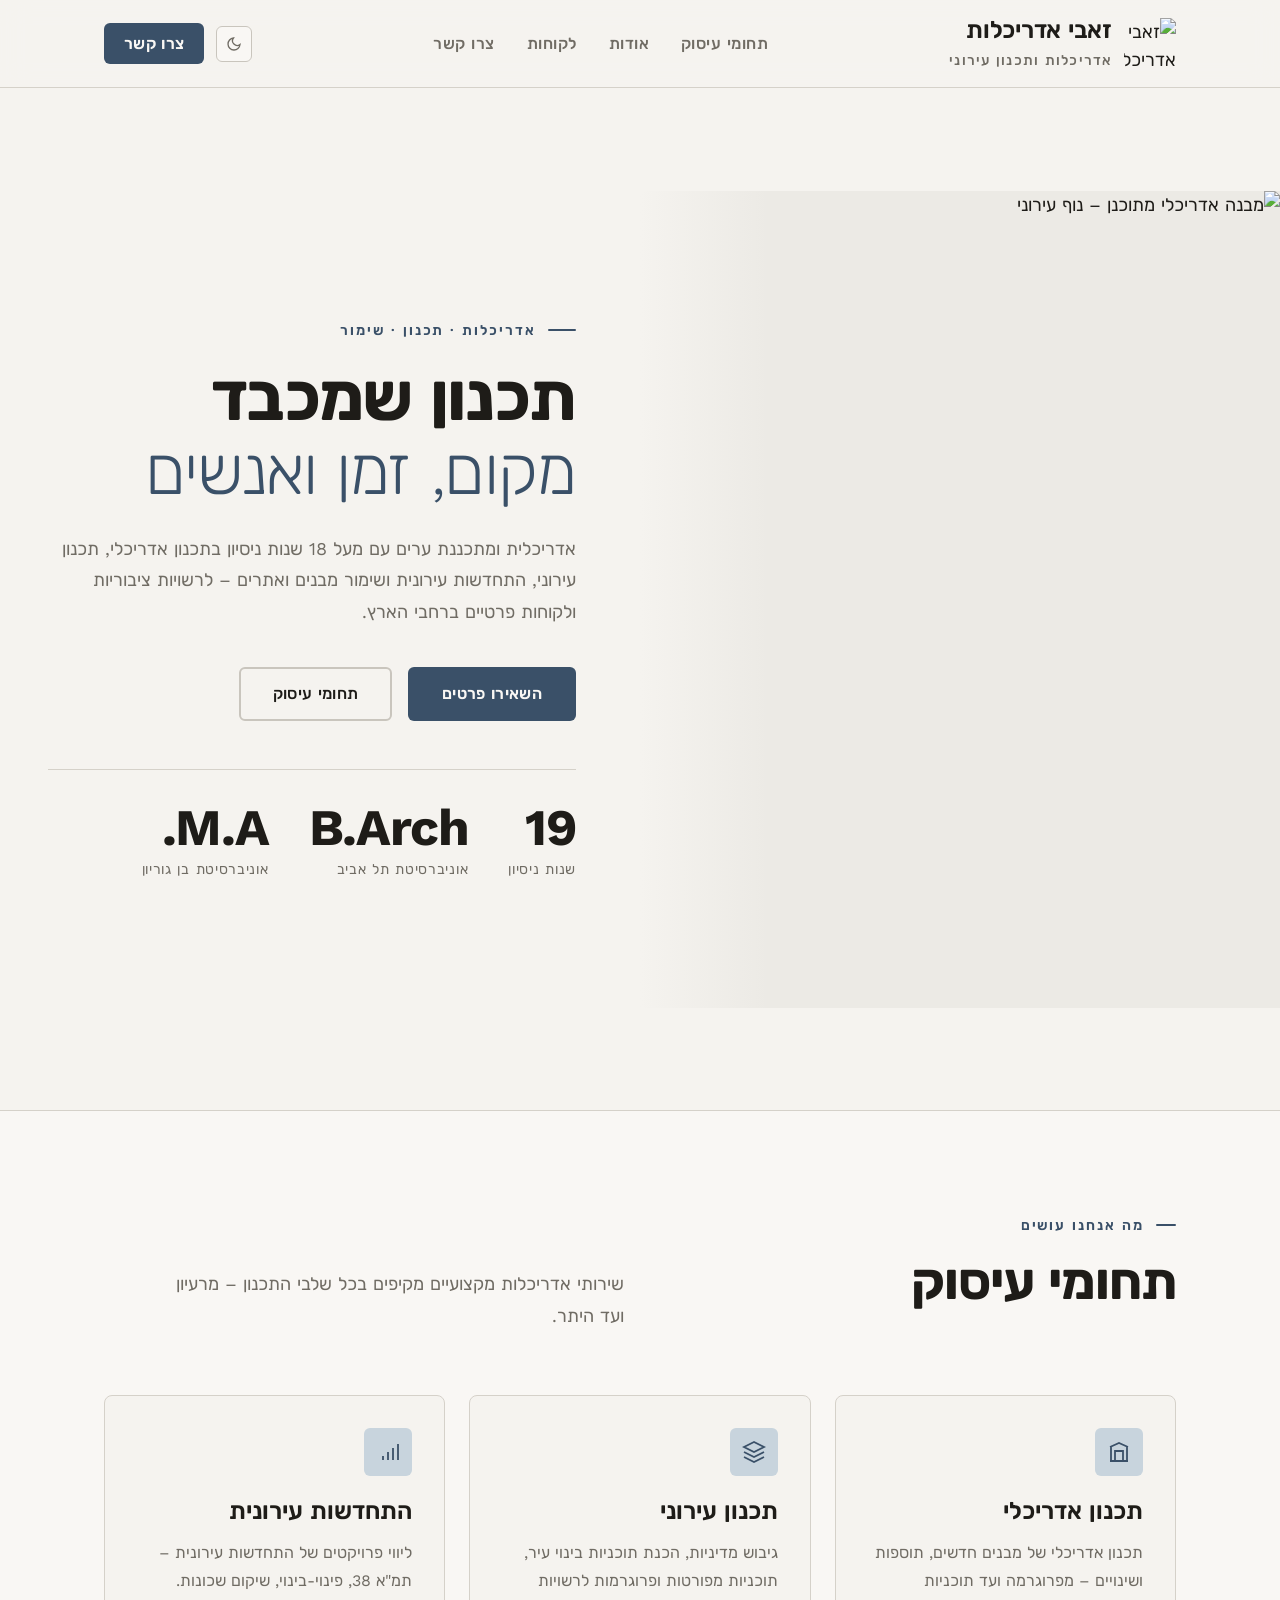
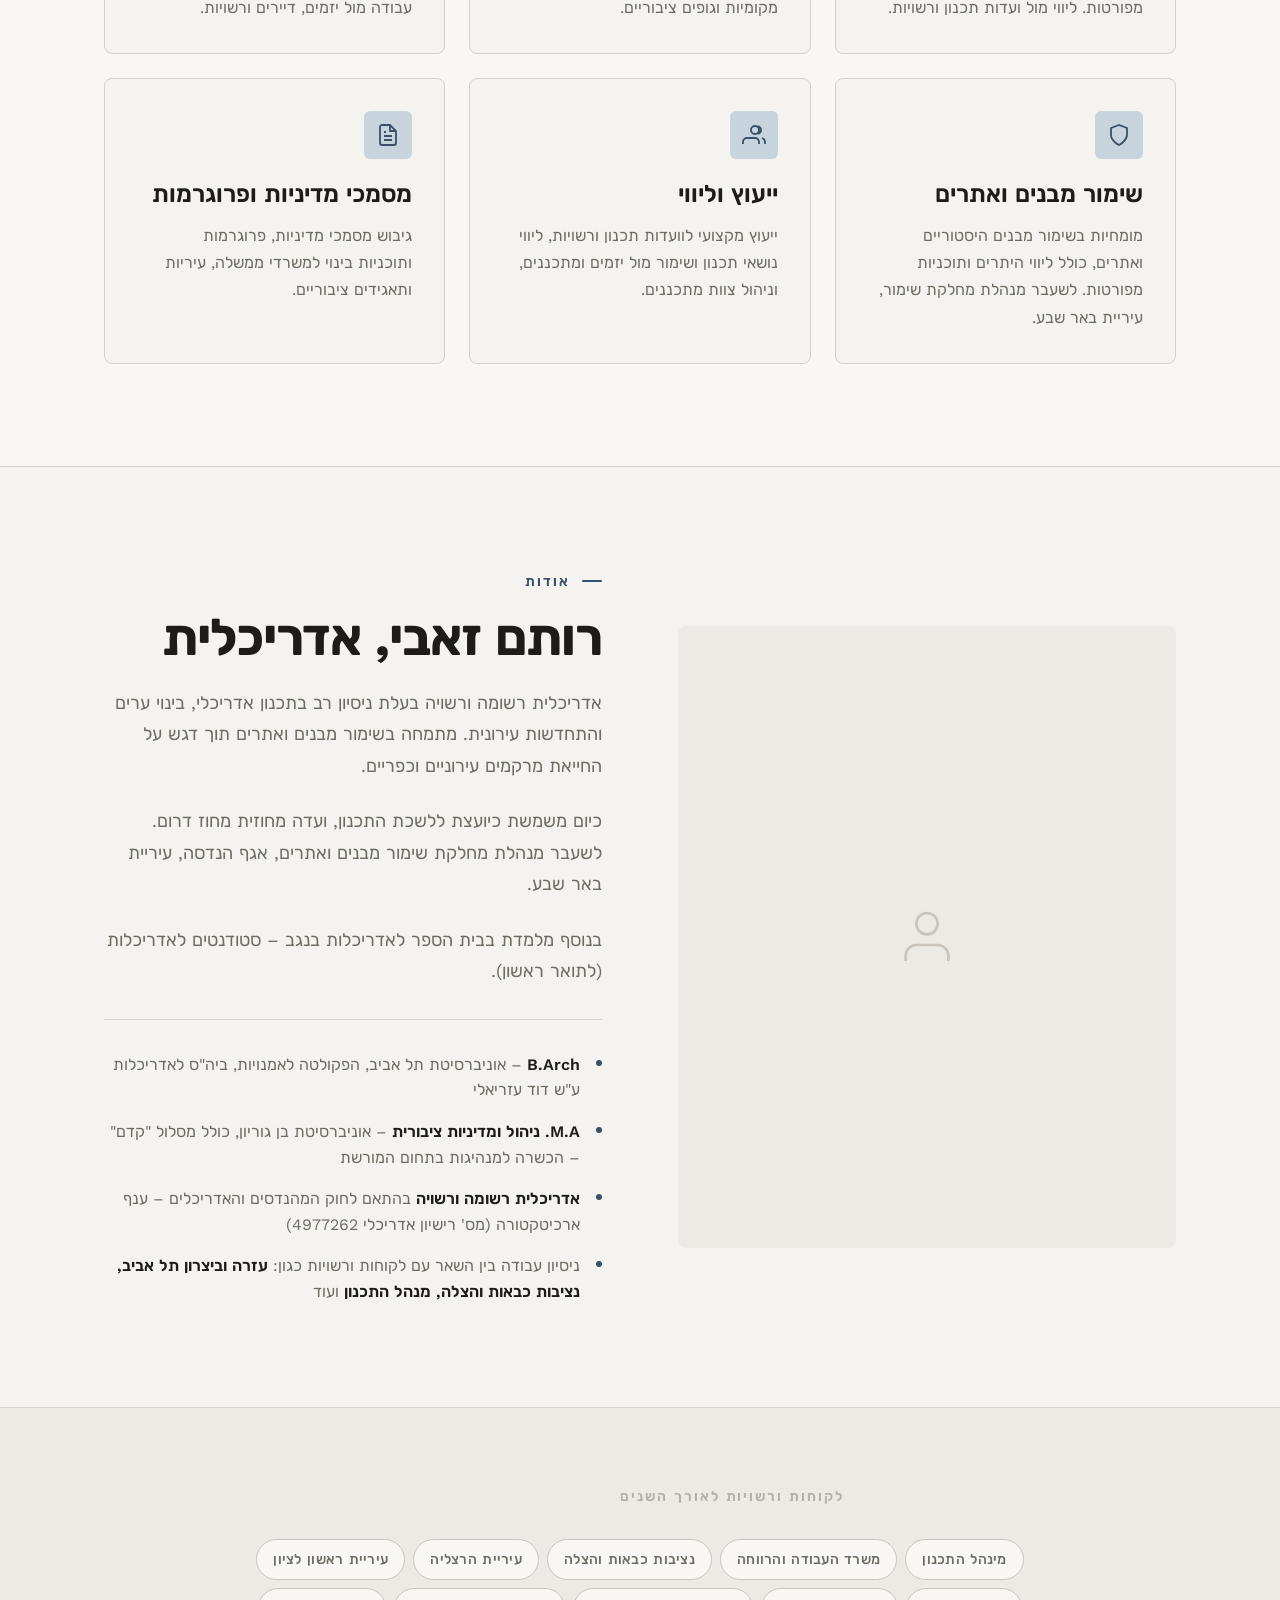
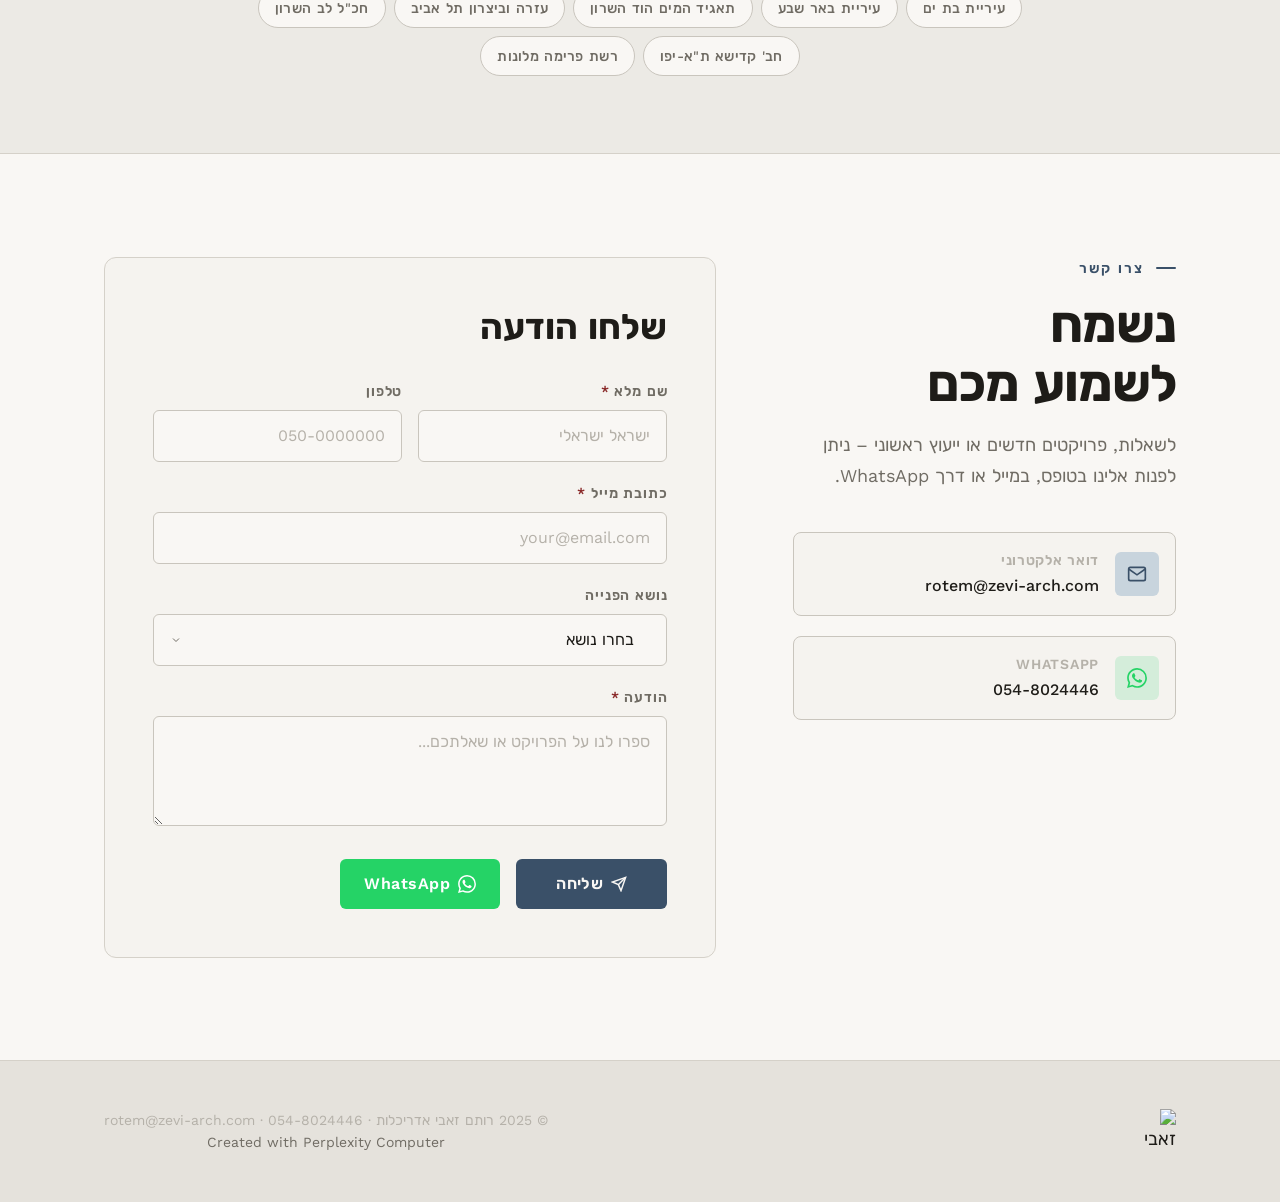
==== commit a8c5b399: "Add files via upload" ====
--- a/index.html
+++ b/index.html
@@ -250,7 +250,7 @@
             </div>
             <div class="credential-item">
               <div class="credential-dot"></div>
-              <p>ניסיון עבודה בין השאר אצל <strong>משרד אמנון בר אור, חנוך שפירא אדריכלים, גאש אדריכלים</strong> ועוד</p>
+              <p>ניסיון עבודה בין השאר עם לקוחות ורשויות כגון: <strong>עזרה וביצרון תל אביב, נציבות כבאות והצלה, מנהל התכנון</strong> ועוד</p>
             </div>
           </div>
         </div>
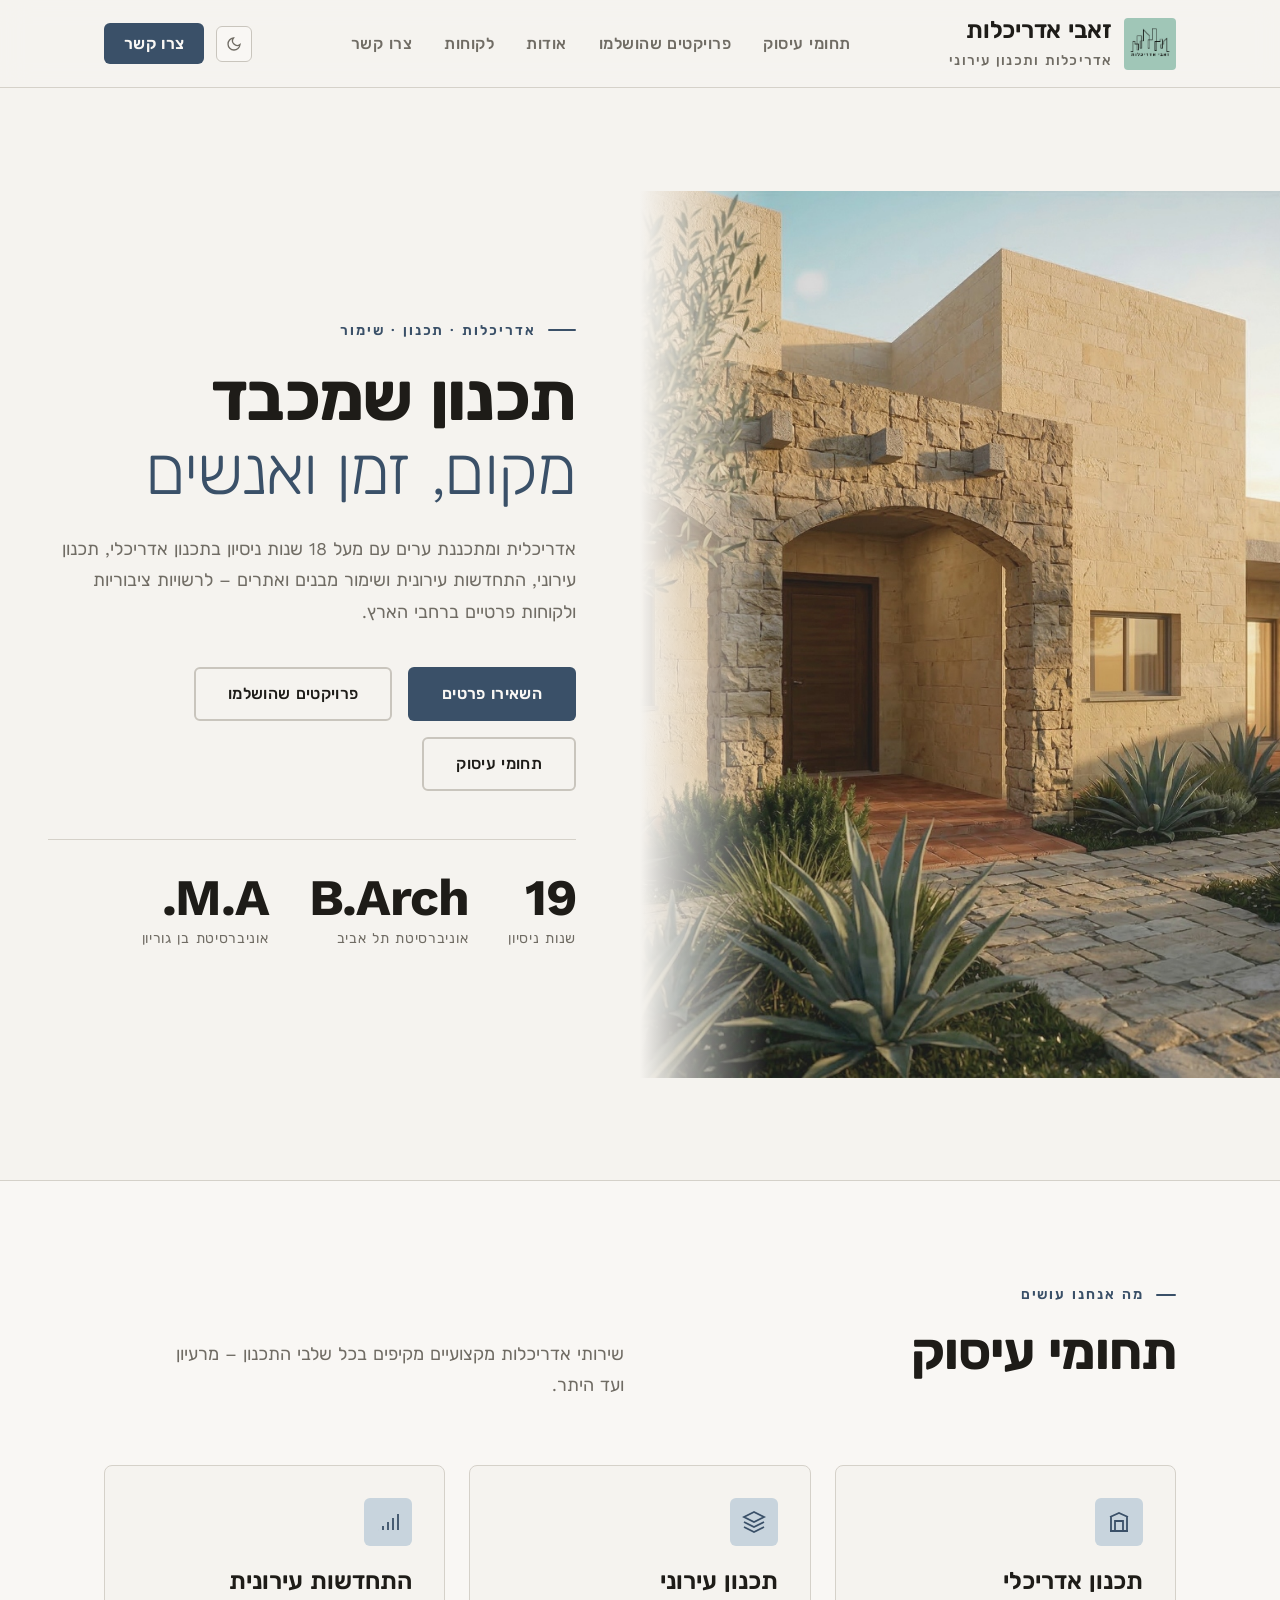
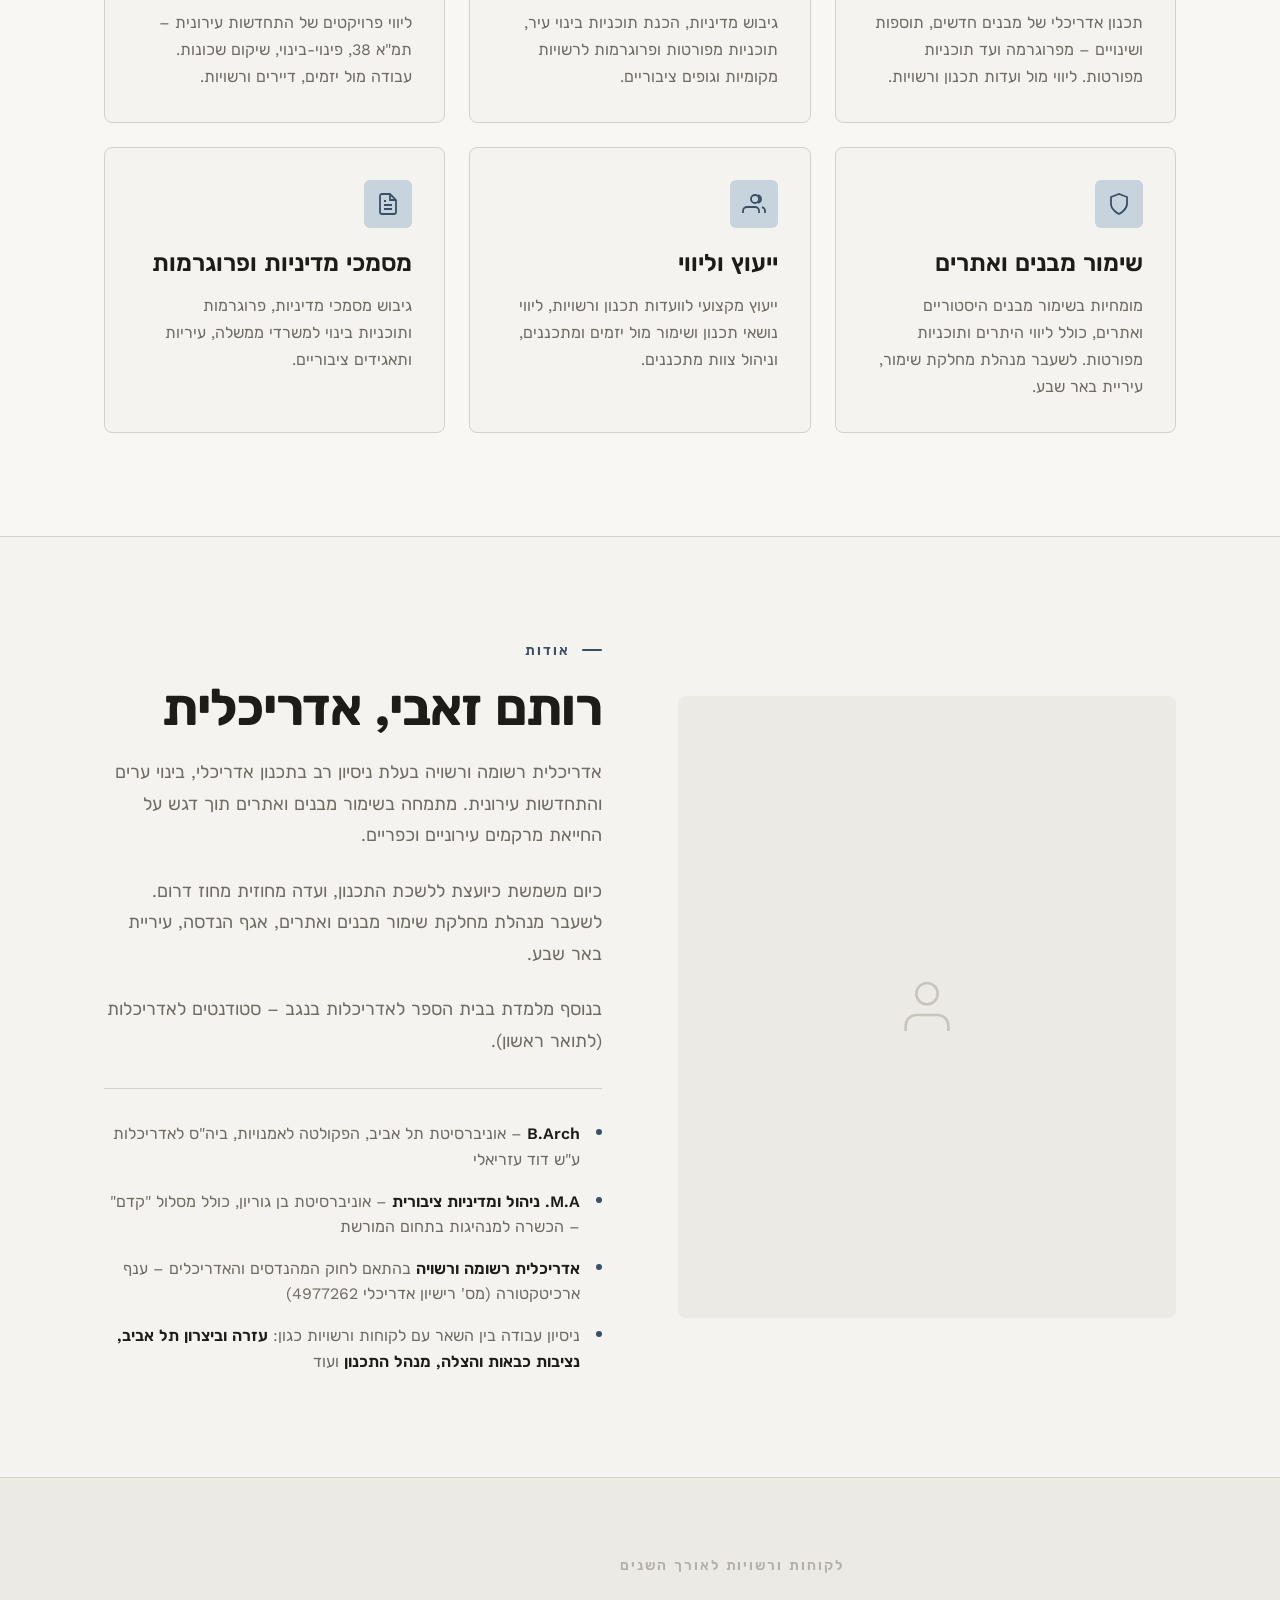
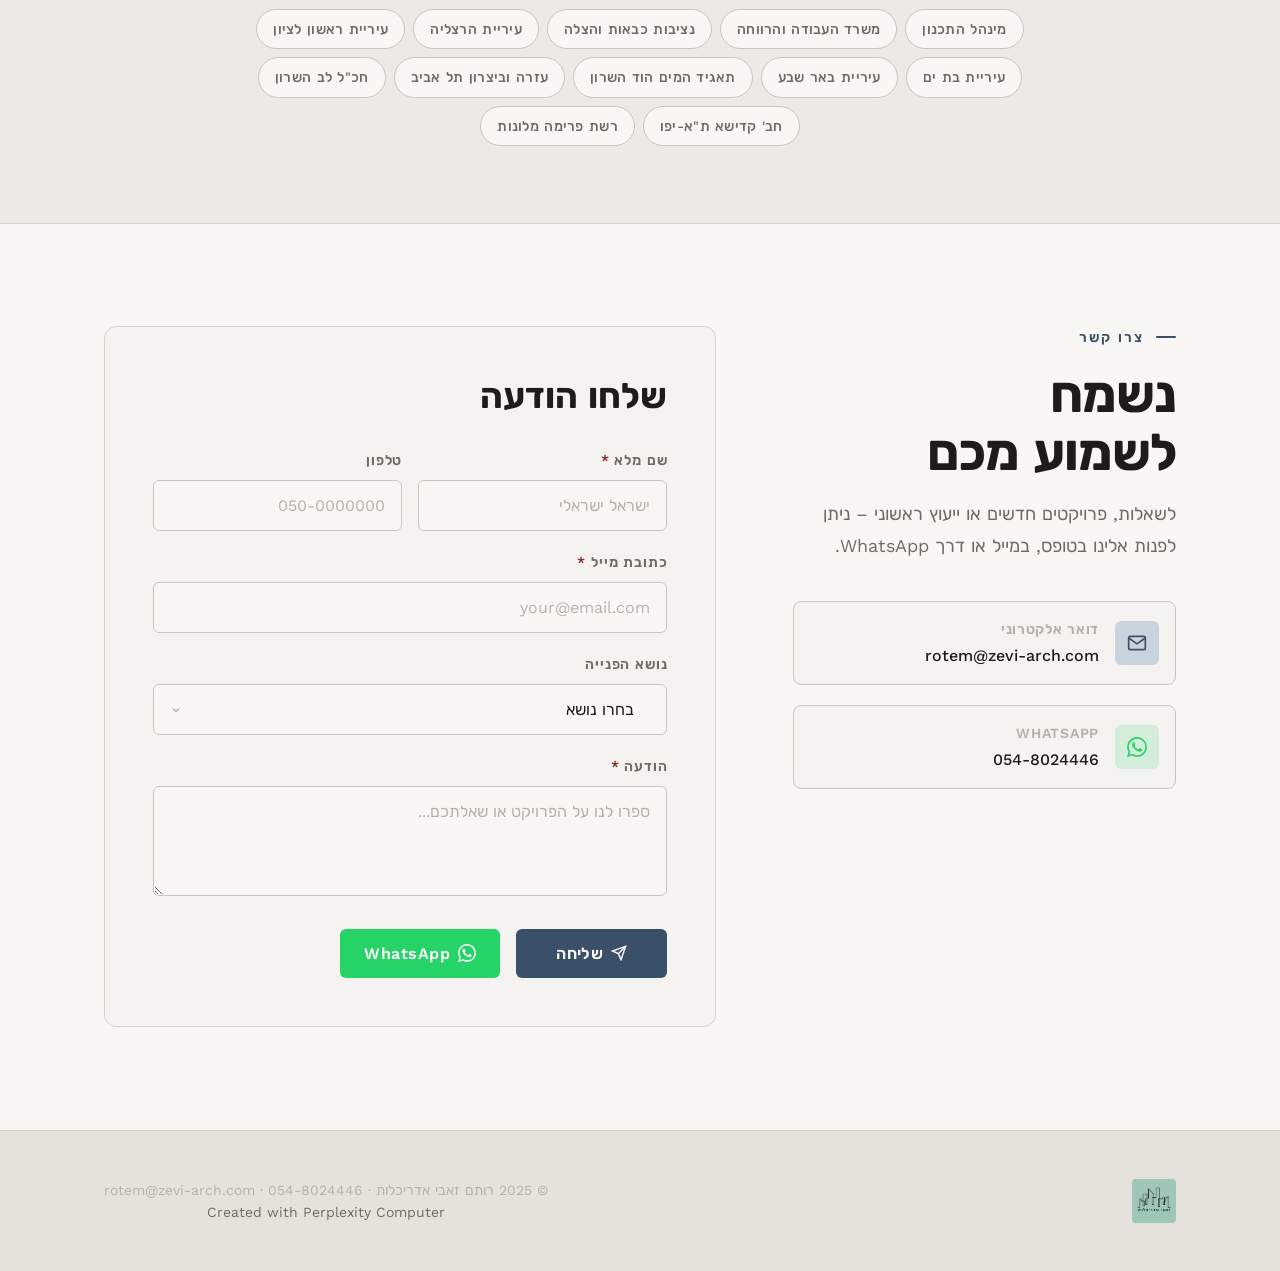
==== commit 65671f2f: "Add files via upload replace existing file" ====
--- a/index.html
+++ b/index.html
@@ -70,6 +70,7 @@
 
       <ul class="nav-links" id="nav-links" role="list">
         <li><a href="#services">תחומי עיסוק</a></li>
+        <li><a href="./projects-map.html">פרויקטים שהושלמו</a></li>
         <li><a href="#about">אודות</a></li>
         <li><a href="#clients">לקוחות</a></li>
         <li><a href="#contact">צרו קשר</a></li>
@@ -104,7 +105,8 @@
       </p>
       <div class="hero-actions reveal reveal-delay-3">
         <a href="#contact" class="btn-primary">השאירו פרטים</a>
-        <a href="#services" class="btn-secondary">תחומי עיסוק</a>
+        <a href="./projects-map.html" class="btn-secondary">פרויקטים שהושלמו</a>
+        <a href="#services" class="btn-secondary" style="margin-top:0">תחומי עיסוק</a>
       </div>
       <div class="hero-stats reveal reveal-delay-3">
         <div class="stat-item">
